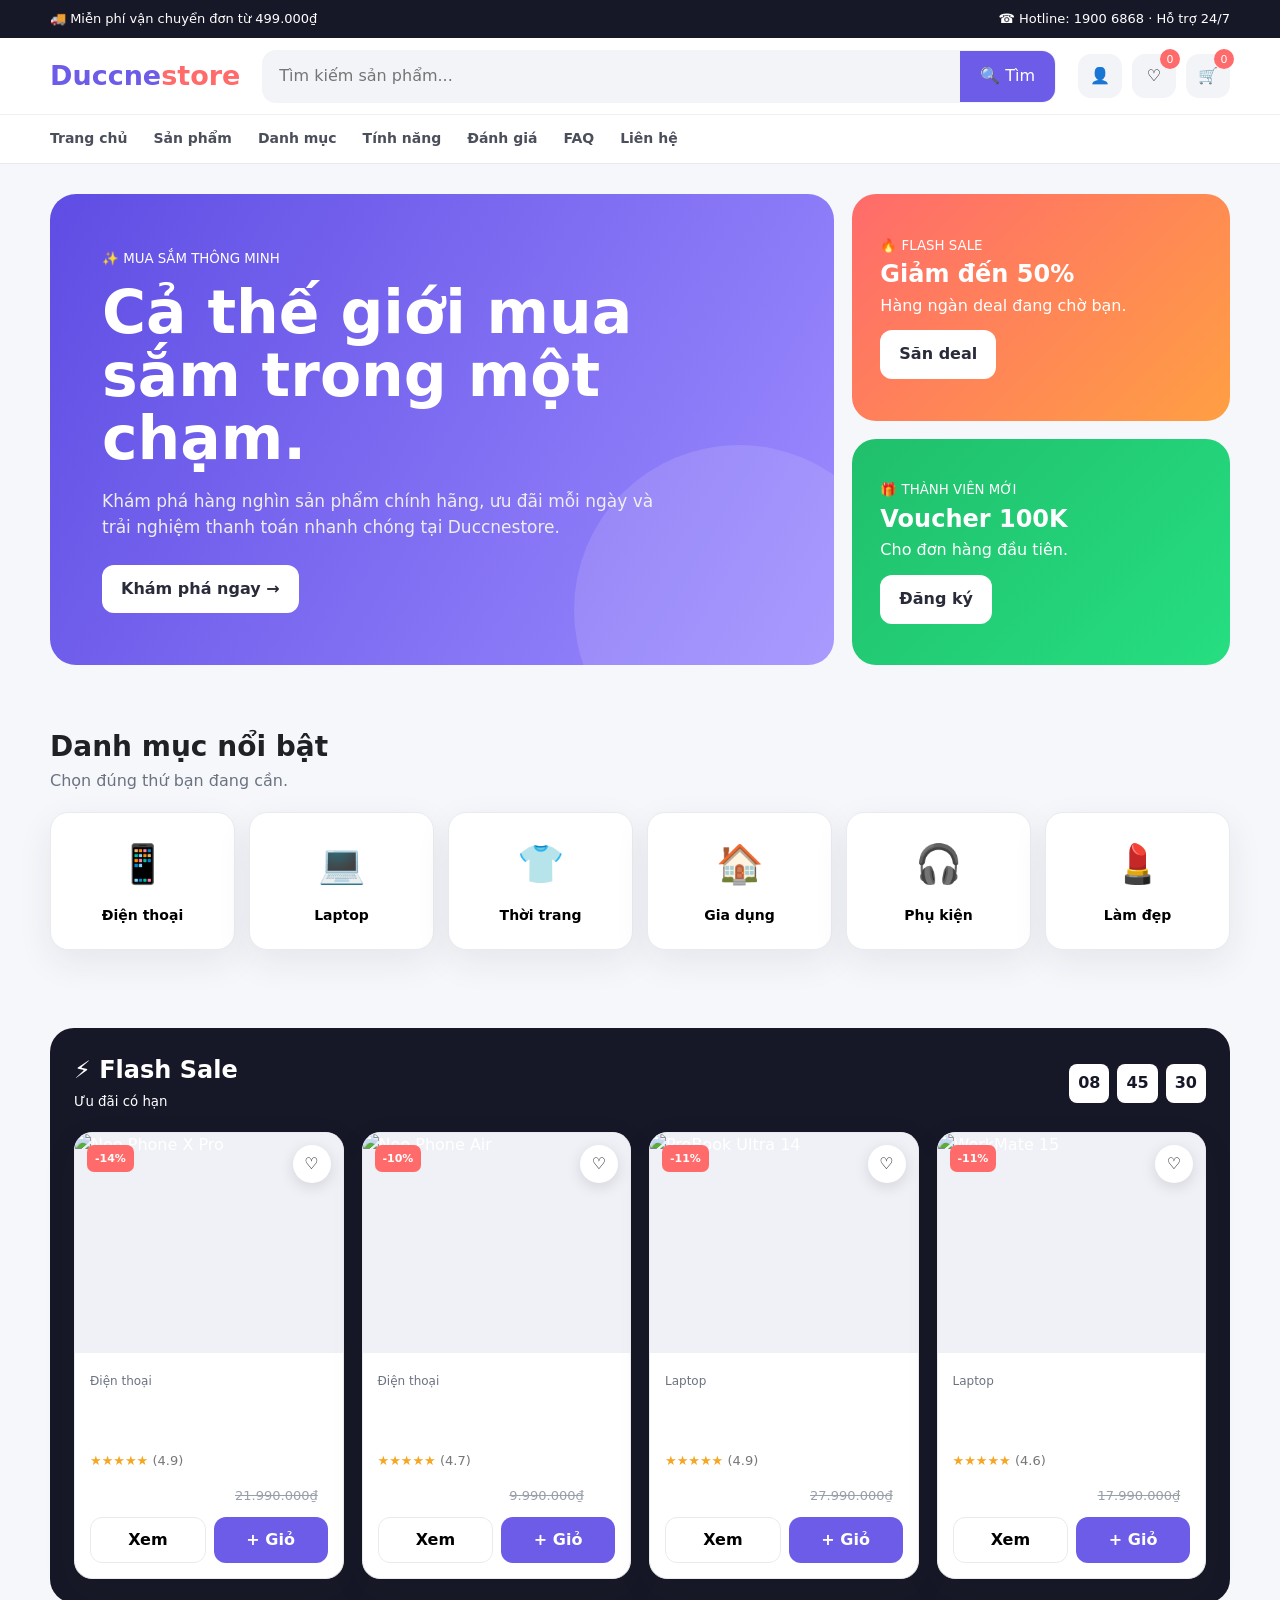
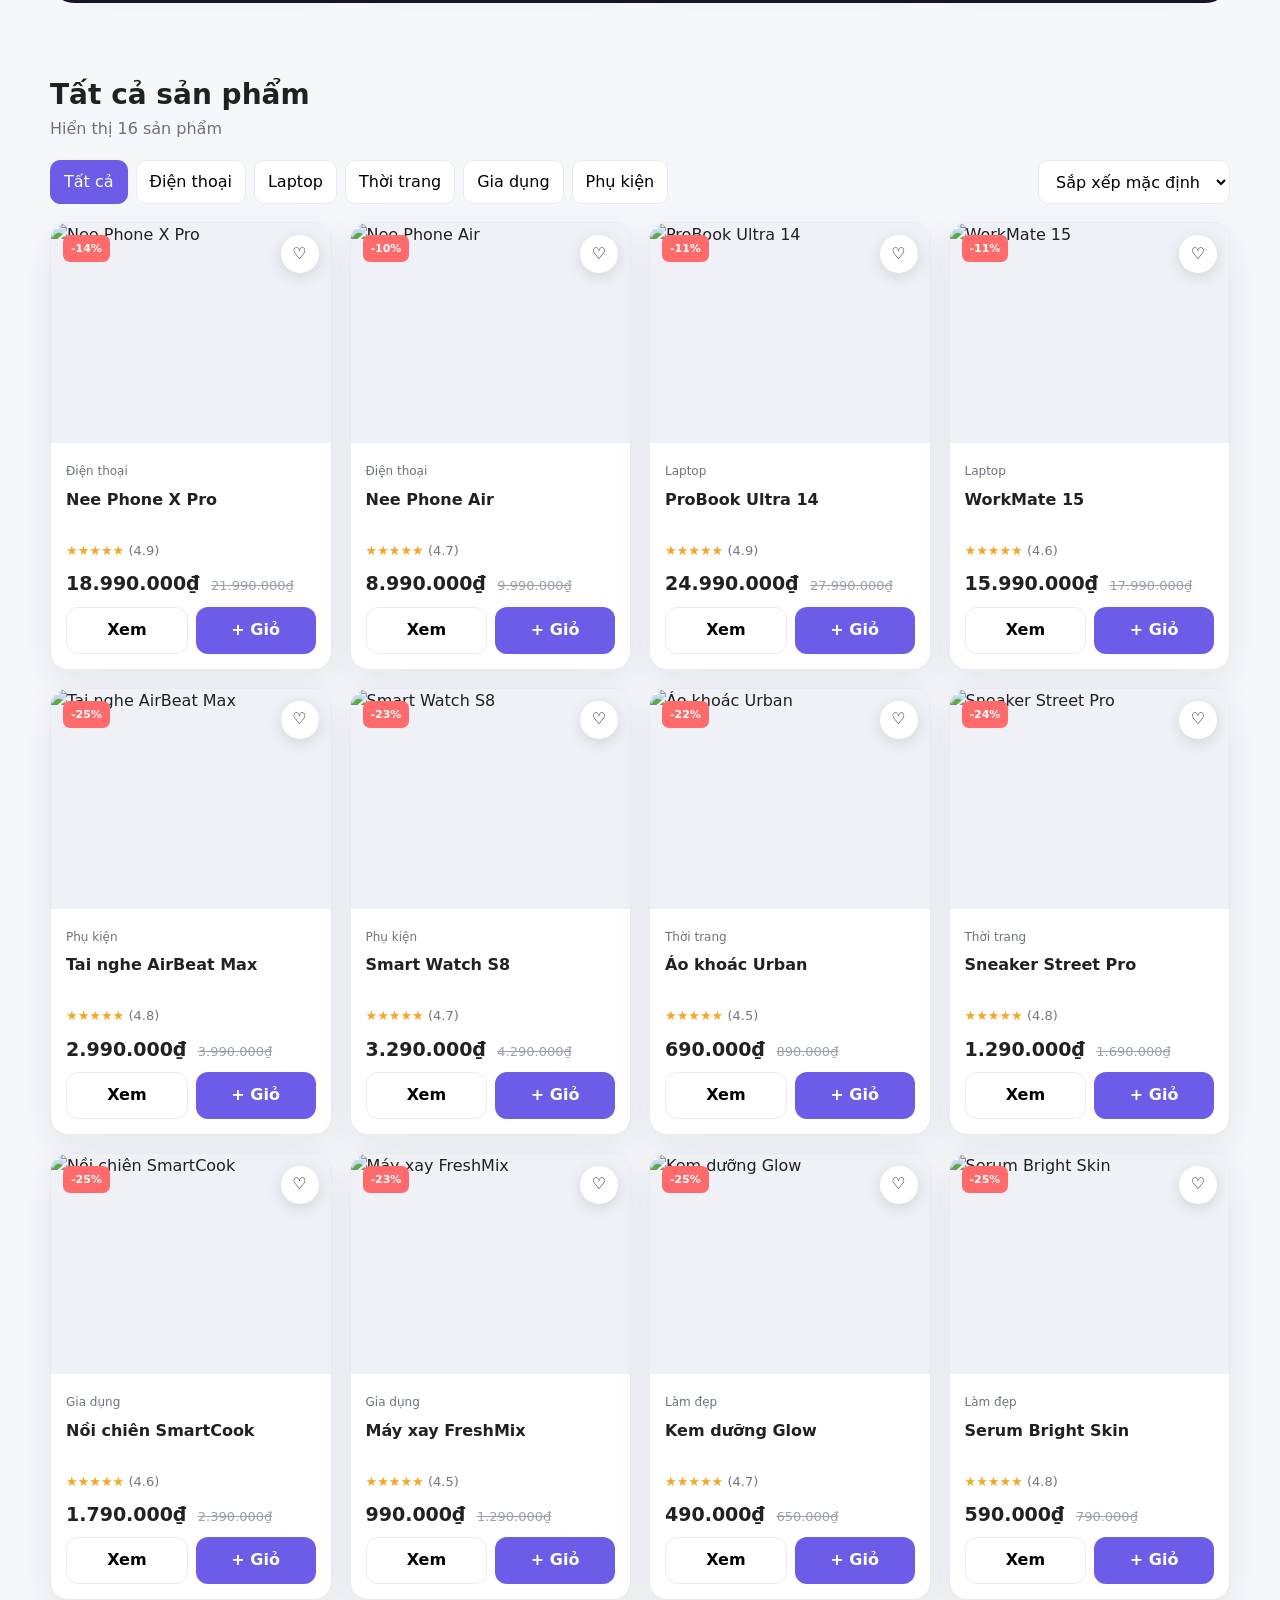
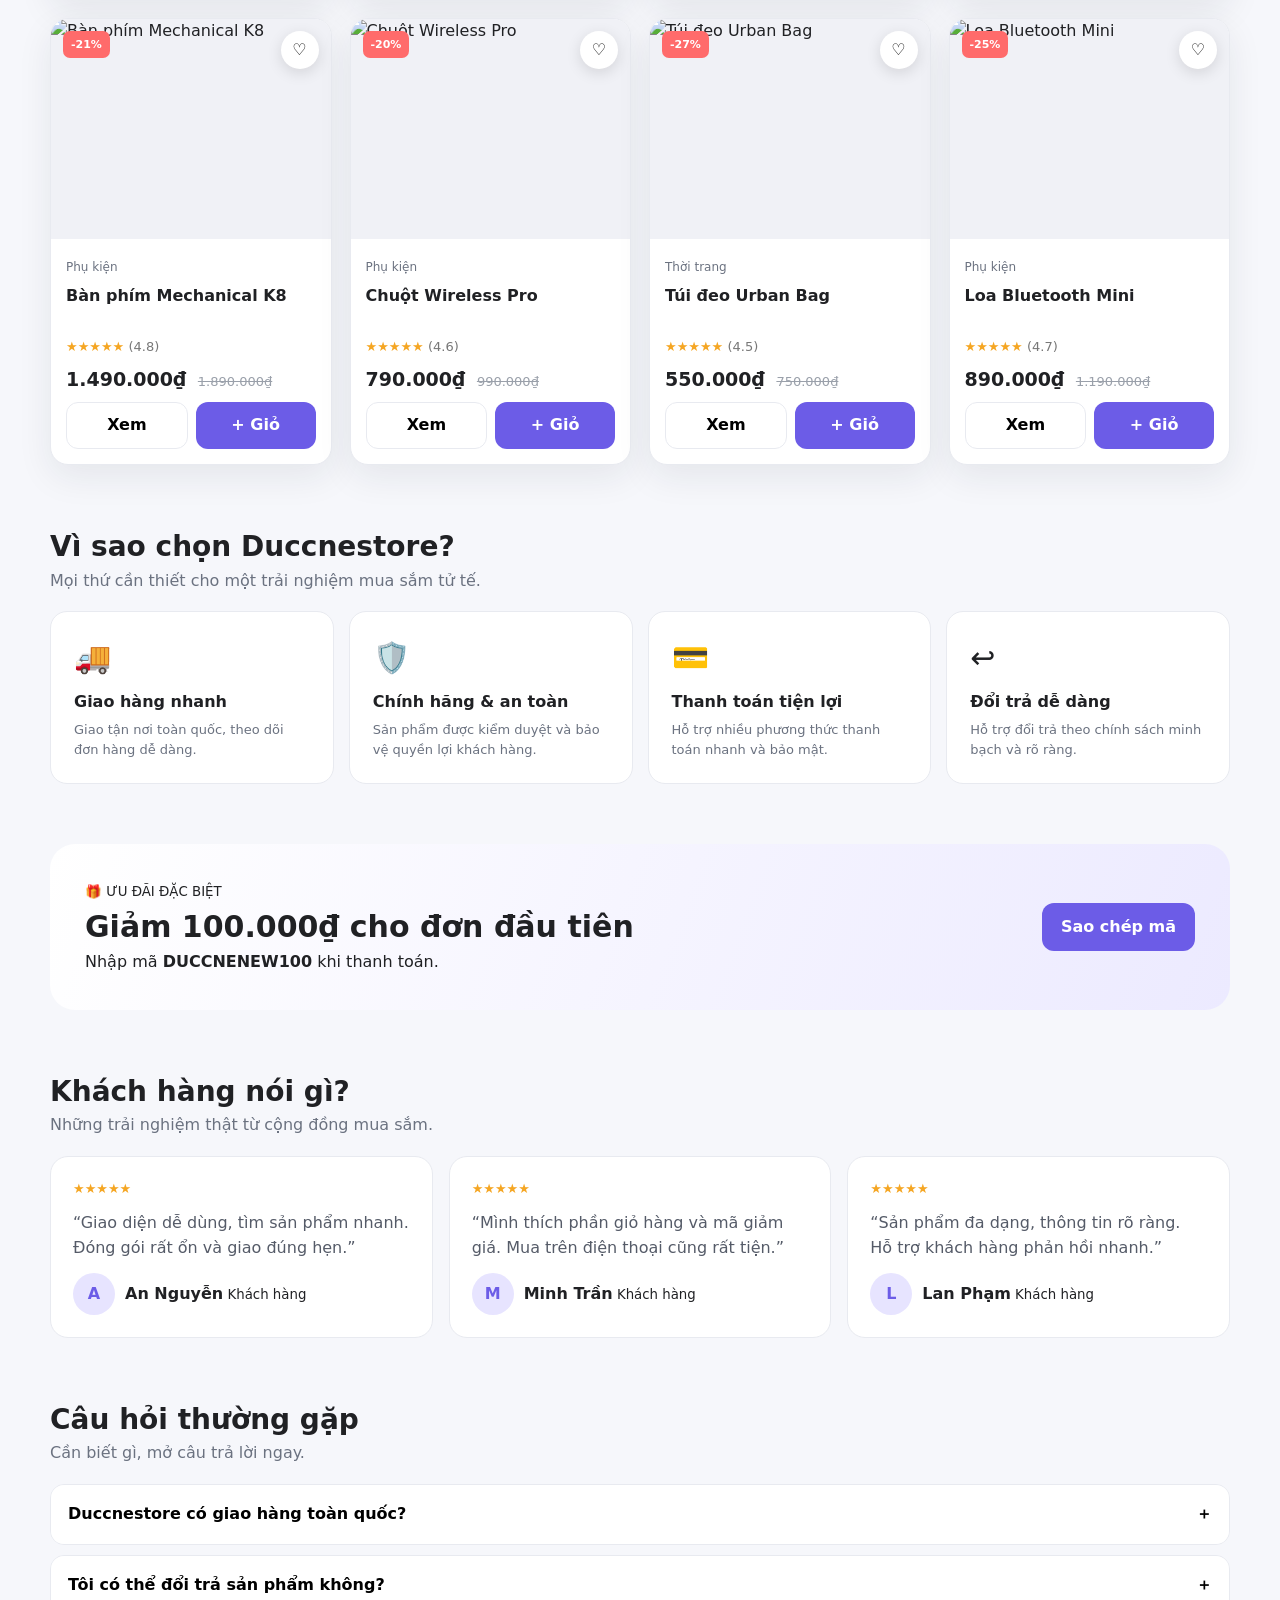
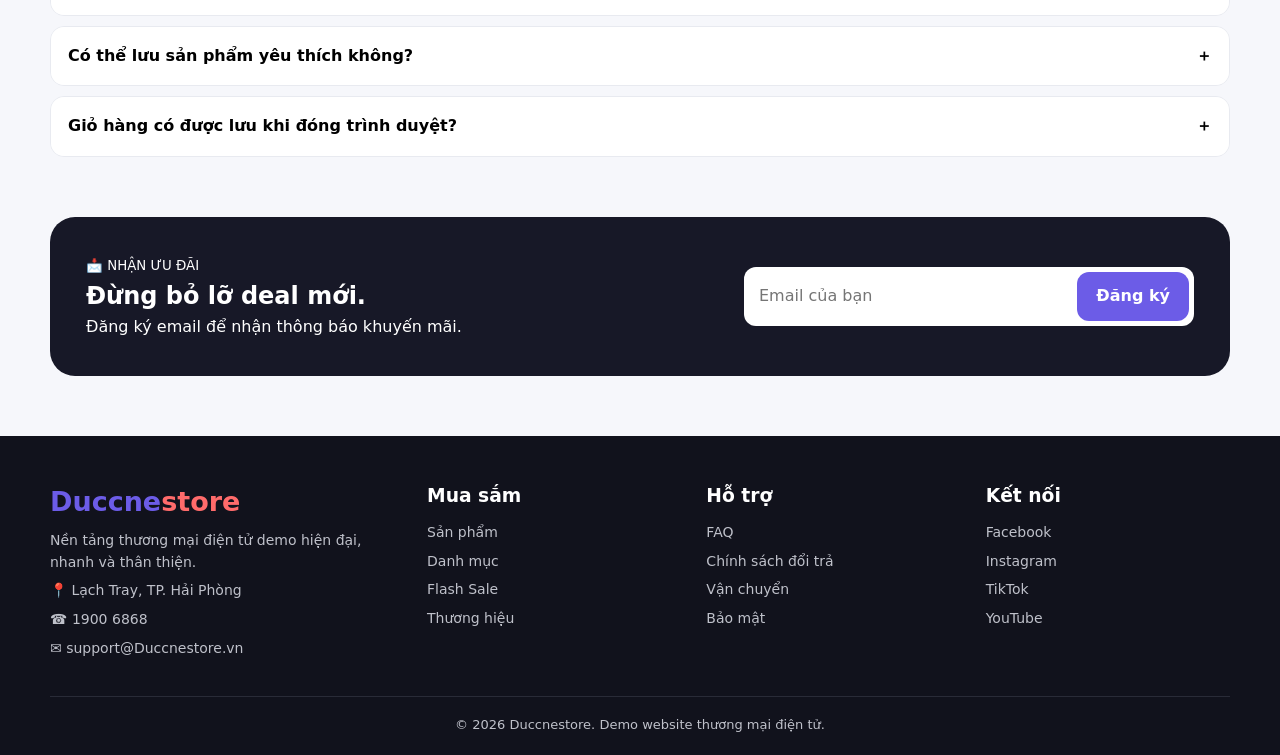
==== index.html @ 62b36843 "Update index.html" ====
<!DOCTYPE html>
<html lang="vi">
<head>
<meta charset="UTF-8">
<meta name="viewport" content="width=device-width, initial-scale=1.0">
<meta name="description" content="Duccnestore - website thương mại điện tử hiện đại">
<title>Duccnestore - Thương mại điện tử</title>

<style>
:root{
  --primary:#6c5ce7;
  --primary2:#8e7cff;
  --accent:#ff6b6b;
  --success:#20bf6b;
  --bg:#f6f7fb;
  --card:#fff;
  --text:#202124;
  --muted:#6b7280;
  --border:#e8eaf0;
  --shadow:0 12px 35px rgba(31,35,55,.08);
  --radius:18px;
}

*{box-sizing:border-box;margin:0;padding:0}
html{scroll-behavior:smooth}
body{
  font-family:Inter,system-ui,-apple-system,BlinkMacSystemFont,"Segoe UI",sans-serif;
  background:var(--bg);
  color:var(--text);
  line-height:1.55
}
button,input,select,textarea{font:inherit}
button{cursor:pointer;border:0}
a{text-decoration:none;color:inherit}
img{max-width:100%;display:block}
.container{width:min(1180px,calc(100% - 32px));margin:auto}

/* HEADER */
.topbar{background:#171827;color:#fff;font-size:13px}
.topbar .container{
  display:flex;
  justify-content:space-between;
  padding:9px 0;
  gap:16px
}

.header{
  background:#fff;
  position:sticky;
  top:0;
  z-index:50;
  border-bottom:1px solid var(--border)
}
.header-main{
  min-height:76px;
  display:flex;
  align-items:center;
  gap:22px
}
.logo{
  font-size:27px;
  font-weight:900;
  color:var(--primary);
  white-space:nowrap
}
.logo span{color:var(--accent)}

.search{
  flex:1;
  display:flex;
  background:#f3f4f8;
  border-radius:14px;
  overflow:hidden;
  border:1px solid transparent
}
.search:focus-within{border-color:var(--primary)}
.search input{
  flex:1;
  background:transparent;
  border:0;
  padding:13px 16px;
  outline:0
}
.search button{
  background:var(--primary);
  color:#fff;
  padding:0 20px
}
.header-actions{display:flex;align-items:center;gap:10px}
.icon-btn{
  width:44px;
  height:44px;
  border-radius:13px;
  background:#f3f4f8;
  position:relative
}
.icon-btn:hover{background:#e8e6ff}
.badge{
  position:absolute;
  right:-4px;
  top:-5px;
  background:var(--accent);
  color:#fff;
  font-size:11px;
  min-width:20px;
  height:20px;
  border-radius:50%;
  display:grid;
  place-items:center
}
.nav{border-top:1px solid #f0f0f3}
.nav .container{
  display:flex;
  gap:26px;
  align-items:center;
  height:48px
}
.nav a{
  font-size:14px;
  font-weight:700;
  color:#4b4f5b
}
.nav a:hover{color:var(--primary)}

/* COMMON */
.section{padding:30px 0}
.section-head{
  display:flex;
  justify-content:space-between;
  align-items:end;
  gap:15px;
  margin-bottom:18px
}
.section-head h2{font-size:28px}
.section-head p{color:var(--muted)}

.btn{
  display:inline-flex;
  align-items:center;
  justify-content:center;
  gap:8px;
  padding:12px 19px;
  border-radius:12px;
  font-weight:800;
  transition:.2s
}
.btn-primary{
  background:var(--primary);
  color:#fff
}
.btn-primary:hover{
  transform:translateY(-2px);
  box-shadow:0 10px 20px rgba(108,92,231,.25)
}
.btn-light{background:#fff;color:#292b3a}
.btn-outline{
  border:1px solid var(--border);
  background:#fff
}

/* HERO */
.hero{padding:30px 0}
.hero-grid{
  display:grid;
  grid-template-columns:1.35fr .65fr;
  gap:18px
}
.hero-main{
  min-height:390px;
  border-radius:26px;
  padding:52px;
  display:flex;
  align-items:center;
  position:relative;
  overflow:hidden;
  background:linear-gradient(120deg,#5f4de4,#9d8cff);
  color:#fff
}
.hero-main:after{
  content:"";
  position:absolute;
  width:330px;
  height:330px;
  border-radius:50%;
  background:rgba(255,255,255,.12);
  right:-70px;
  bottom:-110px
}
.hero-main h1{
  font-size:clamp(34px,5vw,60px);
  line-height:1.05;
  max-width:650px;
  margin:10px 0 18px
}
.hero-main p{
  max-width:580px;
  color:#eee;
  font-size:17px
}
.hero .btn{margin-top:24px}
.hero-side{display:grid;gap:18px}
.promo{
  border-radius:24px;
  padding:28px;
  color:#fff;
  min-height:186px;
  display:flex;
  flex-direction:column;
  justify-content:center
}
.promo.one{background:linear-gradient(135deg,#ff6b6b,#ff9f43)}
.promo.two{background:linear-gradient(135deg,#20bf6b,#26de81)}

/* CATEGORIES */
.categories{
  display:grid;
  grid-template-columns:repeat(6,1fr);
  gap:14px
}
.category{
  background:#fff;
  border:1px solid var(--border);
  border-radius:18px;
  padding:22px 12px;
  text-align:center;
  box-shadow:var(--shadow);
  transition:.2s
}
.category:hover{
  transform:translateY(-4px);
  border-color:#d7d2ff
}
.category .emoji{font-size:38px;margin-bottom:9px}
.category strong{font-size:14px}

/* FLASH */
.flash{
  background:#171827;
  color:#fff;
  border-radius:24px;
  padding:24px;
  margin:18px 0 10px
}
.flash-head{
  display:flex;
  justify-content:space-between;
  align-items:center;
  margin-bottom:18px
}
.timer{display:flex;gap:8px}
.timer b{
  background:#fff;
  color:#171827;
  padding:7px 9px;
  border-radius:8px;
  min-width:38px;
  text-align:center
}

/* PRODUCTS */
.products-grid{
  display:grid;
  grid-template-columns:repeat(4,1fr);
  gap:18px
}
.product{
  background:var(--card);
  border:1px solid var(--border);
  border-radius:18px;
  overflow:hidden;
  box-shadow:var(--shadow);
  position:relative;
  transition:.25s
}
.product:hover{transform:translateY(-5px)}
.product-img{
  height:220px;
  background:#f0f1f6;
  display:grid;
  place-items:center;
  overflow:hidden
}
.product-img img{
  width:100%;
  height:100%;
  object-fit:cover
}
.product-body{padding:15px}
.product-cat{font-size:12px;color:var(--muted)}
.product-name{
  font-size:16px;
  font-weight:800;
  margin:5px 0;
  min-height:48px
}
.rating{color:#f5a623;font-size:13px}
.price{
  font-size:19px;
  font-weight:900;
  margin:8px 0
}
.old{
  font-size:13px;
  color:#9aa0aa;
  text-decoration:line-through;
  margin-left:5px;
  font-weight:500
}
.product-actions{display:flex;gap:8px}
.product-actions .btn{
  flex:1;
  padding:10px
}
.heart{
  position:absolute;
  right:12px;
  top:12px;
  width:38px;
  height:38px;
  border-radius:50%;
  background:#fff;
  box-shadow:0 4px 15px rgba(0,0,0,.12)
}
.heart.active{color:var(--accent)}
.discount{
  position:absolute;
  left:12px;
  top:12px;
  background:var(--accent);
  color:#fff;
  padding:5px 8px;
  border-radius:7px;
  font-size:11px;
  font-weight:800
}

/* FILTERS */
.toolbar{
  display:flex;
  justify-content:space-between;
  gap:12px;
  margin-bottom:18px;
  flex-wrap:wrap
}
.filters{display:flex;gap:8px;flex-wrap:wrap}
.filter{
  background:#fff;
  border:1px solid var(--border);
  border-radius:10px;
  padding:9px 13px
}
.filter.active{
  background:var(--primary);
  color:#fff;
  border-color:var(--primary)
}
.select{
  padding:10px 13px;
  border:1px solid var(--border);
  border-radius:10px;
  background:#fff
}

/* FEATURES */
.features{
  display:grid;
  grid-template-columns:repeat(4,1fr);
  gap:15px
}
.feature{
  background:#fff;
  padding:23px;
  border:1px solid var(--border);
  border-radius:17px
}
.feature .big{font-size:30px;margin-bottom:8px}
.feature h3{font-size:16px;margin-bottom:5px}
.feature p{color:var(--muted);font-size:13px}

/* BANNER / REVIEWS / FAQ */
.banner{
  background:linear-gradient(110deg,#fff,#eceaff);
  border-radius:25px;
  padding:35px;
  display:flex;
  justify-content:space-between;
  align-items:center;
  gap:20px
}
.banner h2{font-size:30px}

.reviews{
  display:grid;
  grid-template-columns:repeat(3,1fr);
  gap:16px
}
.review{
  background:#fff;
  border:1px solid var(--border);
  padding:22px;
  border-radius:18px
}
.review p{color:#555b68;margin:12px 0}
.user{display:flex;gap:10px;align-items:center}
.avatar{
  width:42px;
  height:42px;
  border-radius:50%;
  background:#e7e4ff;
  display:grid;
  place-items:center;
  font-weight:900;
  color:var(--primary)
}

.faq{display:grid;gap:10px}
.faq-item{
  background:#fff;
  border:1px solid var(--border);
  border-radius:14px;
  overflow:hidden
}
.faq-q{
  width:100%;
  padding:17px;
  display:flex;
  justify-content:space-between;
  font-weight:800;
  background:#fff;
  text-align:left
}
.faq-a{
  display:none;
  padding:0 17px 17px;
  color:var(--muted)
}
.faq-item.open .faq-a{display:block}

/* NEWSLETTER / FOOTER */
.newsletter{
  background:#171827;
  color:#fff;
  border-radius:25px;
  padding:36px;
  display:flex;
  justify-content:space-between;
  align-items:center;
  gap:20px
}
.newsletter form{
  display:flex;
  background:#fff;
  border-radius:12px;
  padding:5px;
  max-width:450px;
  width:100%
}
.newsletter input{
  border:0;
  outline:0;
  padding:10px;
  flex:1
}
.footer{
  background:#11121c;
  color:#bfc1ca;
  margin-top:30px;
  padding:45px 0 20px
}
.footer-grid{
  display:grid;
  grid-template-columns:1.4fr repeat(3,1fr);
  gap:35px
}
.footer h3{color:#fff;margin-bottom:12px}
.footer p,.footer a{
  font-size:14px;
  display:block;
  margin:7px 0
}
.footer a:hover{color:#fff}
.copyright{
  border-top:1px solid #292b37;
  margin-top:30px;
  padding-top:18px;
  text-align:center;
  font-size:13px
}

/* OVERLAYS */
.overlay{
  position:fixed;
  inset:0;
  background:rgba(10,12,20,.55);
  z-index:100;
  display:none
}
.overlay.show{display:block}

.drawer{
  position:fixed;
  right:0;
  top:0;
  height:100%;
  width:min(440px,100%);
  background:#fff;
  z-index:110;
  transform:translateX(100%);
  transition:.3s;
  display:flex;
  flex-direction:column
}
.drawer.show{transform:translateX(0)}
.drawer-head{
  padding:20px;
  border-bottom:1px solid var(--border);
  display:flex;
  justify-content:space-between
}
.drawer-head button,
.modal-head button{
  background:transparent;
  font-size:20px
}
.drawer-body{
  padding:18px;
  overflow:auto;
  flex:1
}
.cart-item{
  display:flex;
  gap:12px;
  padding:13px 0;
  border-bottom:1px solid var(--border)
}
.cart-item img{
  width:70px;
  height:70px;
  object-fit:cover;
  border-radius:10px
}
.cart-info{flex:1}
.qty{
  display:flex;
  align-items:center;
  gap:8px;
  margin-top:7px
}
.qty button{
  width:27px;
  height:27px;
  border-radius:7px;
  background:#f0f1f5
}
.cart-foot{
  padding:18px;
  border-top:1px solid var(--border)
}
.total{
  display:flex;
  justify-content:space-between;
  font-size:20px;
  font-weight:900;
  margin-bottom:12px
}

.modal{
  position:fixed;
  z-index:120;
  left:50%;
  top:50%;
  transform:translate(-50%,-50%) scale(.95);
  width:min(760px,calc(100% - 28px));
  max-height:90vh;
  overflow:auto;
  background:#fff;
  border-radius:22px;
  display:none
}
.modal.show{display:block;animation:pop .2s forwards}
@keyframes pop{
  to{transform:translate(-50%,-50%) scale(1)}
}
.modal-head{
  padding:18px 22px;
  border-bottom:1px solid var(--border);
  display:flex;
  justify-content:space-between
}
.modal-body{padding:22px}

.detail{
  display:grid;
  grid-template-columns:1fr 1fr;
  gap:24px
}
.detail-img{
  border-radius:18px;
  overflow:hidden;
  background:#f1f2f6
}
.detail-img img{
  width:100%;
  height:360px;
  object-fit:cover
}
.detail h2{font-size:28px}
.detail .desc{
  color:var(--muted);
  margin:15px 0
}

.form{display:grid;gap:12px}
.form input,
.form textarea,
.form select{
  width:100%;
  padding:12px;
  border:1px solid var(--border);
  border-radius:10px;
  outline:0
}
.form input:focus,
.form textarea:focus,
.form select:focus{border-color:var(--primary)}

.auth-tabs{
  display:flex;
  margin-bottom:20px;
  background:#f4f4f8;
  border-radius:10px;
  padding:4px
}
.auth-tabs button{
  flex:1;
  padding:10px;
  border-radius:8px;
  background:transparent
}
.auth-tabs button.active{
  background:#fff;
  box-shadow:var(--shadow)
}

.toast{
  position:fixed;
  right:20px;
  bottom:20px;
  z-index:200;
  background:#171827;
  color:#fff;
  padding:13px 18px;
  border-radius:12px;
  transform:translateY(100px);
  opacity:0;
  transition:.3s
}
.toast.show{
  transform:translateY(0);
  opacity:1
}
.empty{
  text-align:center;
  padding:35px;
  color:var(--muted)
}
.backtop{
  position:fixed;
  right:18px;
  bottom:80px;
  width:42px;
  height:42px;
  border-radius:50%;
  background:var(--primary);
  color:#fff;
  display:none;
  z-index:40
}
.backtop.show{display:block}

/* RESPONSIVE */
@media(max-width:950px){
  .hero-grid{grid-template-columns:1fr}
  .categories{grid-template-columns:repeat(3,1fr)}
  .products-grid{grid-template-columns:repeat(3,1fr)}
  .features{grid-template-columns:repeat(2,1fr)}
  .footer-grid{grid-template-columns:repeat(2,1fr)}
}

@media(max-width:680px){
  .topbar .container{display:none}
  .header-main{
    height:auto;
    padding:12px 0;
    flex-wrap:wrap
  }
  .logo{font-size:23px}
  .search{order:3;flex-basis:100%}
  .nav{display:none}
  .hero-main{
    padding:30px;
    min-height:350px
  }
  .promo{min-height:150px}
  .categories{grid-template-columns:repeat(2,1fr)}
  .products-grid{
    grid-template-columns:repeat(2,1fr);
    gap:10px
  }
  .product-img{height:170px}
  .product-name{font-size:14px}
  .price{font-size:16px}
  .features,.reviews,.detail{grid-template-columns:1fr}
  .banner,.newsletter{display:block}
  .newsletter form{margin-top:18px}
  .footer-grid{grid-template-columns:1fr}
}
</style>
</head>

<body>

<div class="topbar">
  <div class="container">
    <span>🚚 Miễn phí vận chuyển đơn từ 499.000₫</span>
    <span>☎ Hotline: 1900 6868 · Hỗ trợ 24/7</span>
  </div>
</div>

<header class="header">
  <div class="container header-main">
    <a class="logo" href="#home">Duccne<span>store</span></a>

    <div class="search">
      <input id="searchInput" placeholder="Tìm kiếm sản phẩm..." autocomplete="off">
      <button onclick="searchProducts()">🔍 Tìm</button>
    </div>

    <div class="header-actions">
      <button class="icon-btn" onclick="openAuth()" title="Tài khoản">👤</button>
      <button class="icon-btn" onclick="openWishlist()" title="Yêu thích">
        ♡<span class="badge" id="wishCount">0</span>
      </button>
      <button class="icon-btn" onclick="openCart()" title="Giỏ hàng">
        🛒<span class="badge" id="cartCount">0</span>
      </button>
    </div>
  </div>

  <nav class="nav">
    <div class="container">
      <a href="#home">Trang chủ</a>
      <a href="#products">Sản phẩm</a>
      <a href="#categories">Danh mục</a>
      <a href="#features">Tính năng</a>
      <a href="#reviews">Đánh giá</a>
      <a href="#faq">FAQ</a>
      <a href="#contact">Liên hệ</a>
    </div>
  </nav>
</header>

<main>
  <section class="hero" id="home">
    <div class="container hero-grid">
      <div class="hero-main">
        <div>
          <small>✨ MUA SẮM THÔNG MINH</small>
          <h1>Cả thế giới mua sắm trong một chạm.</h1>
          <p>
            Khám phá hàng nghìn sản phẩm chính hãng, ưu đãi mỗi ngày
            và trải nghiệm thanh toán nhanh chóng tại Duccnestore.
          </p>
          <a href="#products" class="btn btn-light">Khám phá ngay →</a>
        </div>
      </div>

      <div class="hero-side">
        <div class="promo one">
          <small>🔥 FLASH SALE</small>
          <h2>Giảm đến 50%</h2>
          <p>Hàng ngàn deal đang chờ bạn.</p>
          <a href="#flash" class="btn btn-light" style="width:max-content;margin-top:12px">
            Săn deal
          </a>
        </div>

        <div class="promo two">
          <small>🎁 THÀNH VIÊN MỚI</small>
          <h2>Voucher 100K</h2>
          <p>Cho đơn hàng đầu tiên.</p>
          <button class="btn btn-light" style="width:max-content;margin-top:12px" onclick="openAuth()">
            Đăng ký
          </button>
        </div>
      </div>
    </div>
  </section>

  <section class="section" id="categories">
    <div class="container">
      <div class="section-head">
        <div>
          <h2>Danh mục nổi bật</h2>
          <p>Chọn đúng thứ bạn đang cần.</p>
        </div>
      </div>

      <div class="categories">
        <button class="category" onclick="filterCategory('Điện thoại')">
          <div class="emoji">📱</div><strong>Điện thoại</strong>
        </button>
        <button class="category" onclick="filterCategory('Laptop')">
          <div class="emoji">💻</div><strong>Laptop</strong>
        </button>
        <button class="category" onclick="filterCategory('Thời trang')">
          <div class="emoji">👕</div><strong>Thời trang</strong>
        </button>
        <button class="category" onclick="filterCategory('Gia dụng')">
          <div class="emoji">🏠</div><strong>Gia dụng</strong>
        </button>
        <button class="category" onclick="filterCategory('Phụ kiện')">
          <div class="emoji">🎧</div><strong>Phụ kiện</strong>
        </button>
        <button class="category" onclick="filterCategory('Làm đẹp')">
          <div class="emoji">💄</div><strong>Làm đẹp</strong>
        </button>
      </div>
    </div>
  </section>

  <section class="section" id="flash">
    <div class="container">
      <div class="flash">
        <div class="flash-head">
          <div>
            <h2>⚡ Flash Sale</h2>
            <small>Ưu đãi có hạn</small>
          </div>

          <div class="timer">
            <b id="hh">08</b>
            <b id="mm">45</b>
            <b id="ss">32</b>
          </div>
        </div>

        <div class="products-grid" id="flashGrid"></div>
      </div>
    </div>
  </section>

  <section class="section" id="products">
    <div class="container">
      <div class="section-head">
        <div>
          <h2>Tất cả sản phẩm</h2>
          <p id="resultText">Khám phá các sản phẩm được chọn lọc.</p>
        </div>
      </div>

      <div class="toolbar">
        <div class="filters">
          <button class="filter active" onclick="filterCategory('Tất cả',this)">Tất cả</button>
          <button class="filter" onclick="filterCategory('Điện thoại',this)">Điện thoại</button>
          <button class="filter" onclick="filterCategory('Laptop',this)">Laptop</button>
          <button class="filter" onclick="filterCategory('Thời trang',this)">Thời trang</button>
          <button class="filter" onclick="filterCategory('Gia dụng',this)">Gia dụng</button>
          <button class="filter" onclick="filterCategory('Phụ kiện',this)">Phụ kiện</button>
        </div>

        <select class="select" id="sortSelect" onchange="renderProducts()">
          <option value="default">Sắp xếp mặc định</option>
          <option value="priceAsc">Giá thấp → cao</option>
          <option value="priceDesc">Giá cao → thấp</option>
          <option value="rating">Đánh giá cao</option>
          <option value="name">Tên A → Z</option>
        </select>
      </div>

      <div class="products-grid" id="productGrid"></div>
    </div>
  </section>

  <section class="section" id="features">
    <div class="container">
      <div class="section-head">
        <div>
          <h2>Vì sao chọn Duccnestore?</h2>
          <p>Mọi thứ cần thiết cho một trải nghiệm mua sắm tử tế.</p>
        </div>
      </div>

      <div class="features">
        <div class="feature">
          <div class="big">🚚</div>
          <h3>Giao hàng nhanh</h3>
          <p>Giao tận nơi toàn quốc, theo dõi đơn hàng dễ dàng.</p>
        </div>
        <div class="feature">
          <div class="big">🛡️</div>
          <h3>Chính hãng & an toàn</h3>
          <p>Sản phẩm được kiểm duyệt và bảo vệ quyền lợi khách hàng.</p>
        </div>
        <div class="feature">
          <div class="big">💳</div>
          <h3>Thanh toán tiện lợi</h3>
          <p>Hỗ trợ nhiều phương thức thanh toán nhanh và bảo mật.</p>
        </div>
        <div class="feature">
          <div class="big">↩️</div>
          <h3>Đổi trả dễ dàng</h3>
          <p>Hỗ trợ đổi trả theo chính sách minh bạch và rõ ràng.</p>
        </div>
      </div>
    </div>
  </section>

  <section class="section">
    <div class="container">
      <div class="banner">
        <div>
          <small>🎁 ƯU ĐÃI ĐẶC BIỆT</small>
          <h2>Giảm 100.000₫ cho đơn đầu tiên</h2>
          <p>Nhập mã <b>DUCCNENEW100</b> khi thanh toán.</p>
        </div>
        <button class="btn btn-primary" onclick="copyCoupon()">Sao chép mã</button>
      </div>
    </div>
  </section>

  <section class="section" id="reviews">
    <div class="container">
      <div class="section-head">
        <div>
          <h2>Khách hàng nói gì?</h2>
          <p>Những trải nghiệm thật từ cộng đồng mua sắm.</p>
        </div>
      </div>

      <div class="reviews">
        <div class="review">
          <div class="rating">★★★★★</div>
          <p>“Giao diện dễ dùng, tìm sản phẩm nhanh. Đóng gói rất ổn và giao đúng hẹn.”</p>
          <div class="user">
            <div class="avatar">A</div>
            <div><b>An Nguyễn</b><small> Khách hàng</small></div>
          </div>
        </div>

        <div class="review">
          <div class="rating">★★★★★</div>
          <p>“Mình thích phần giỏ hàng và mã giảm giá. Mua trên điện thoại cũng rất tiện.”</p>
          <div class="user">
            <div class="avatar">M</div>
            <div><b>Minh Trần</b><small> Khách hàng</small></div>
          </div>
        </div>

        <div class="review">
          <div class="rating">★★★★★</div>
          <p>“Sản phẩm đa dạng, thông tin rõ ràng. Hỗ trợ khách hàng phản hồi nhanh.”</p>
          <div class="user">
            <div class="avatar">L</div>
            <div><b>Lan Phạm</b><small> Khách hàng</small></div>
          </div>
        </div>
      </div>
    </div>
  </section>

  <section class="section" id="faq">
    <div class="container">
      <div class="section-head">
        <div>
          <h2>Câu hỏi thường gặp</h2>
          <p>Cần biết gì, mở câu trả lời ngay.</p>
        </div>
      </div>

      <div class="faq">
        <div class="faq-item">
          <button class="faq-q" onclick="toggleFaq(this)">
            Duccnestore có giao hàng toàn quốc? <span>＋</span>
          </button>
          <div class="faq-a">Có. Duccnestore hỗ trợ giao hàng đến hầu hết tỉnh thành tại Việt Nam.</div>
        </div>

        <div class="faq-item">
          <button class="faq-q" onclick="toggleFaq(this)">
            Tôi có thể đổi trả sản phẩm không? <span>＋</span>
          </button>
          <div class="faq-a">Có. Sản phẩm đủ điều kiện sẽ được hỗ trợ đổi trả theo chính sách của cửa hàng.</div>
        </div>

        <div class="faq-item">
          <button class="faq-q" onclick="toggleFaq(this)">
            Có thể lưu sản phẩm yêu thích không? <span>＋</span>
          </button>
          <div class="faq-a">Có. Nhấn biểu tượng trái tim trên sản phẩm để lưu vào danh sách yêu thích.</div>
        </div>

        <div class="faq-item">
          <button class="faq-q" onclick="toggleFaq(this)">
            Giỏ hàng có được lưu khi đóng trình duyệt? <span>＋</span>
          </button>
          <div class="faq-a">Có. Demo này sử dụng localStorage để lưu giỏ hàng trên thiết bị của bạn.</div>
        </div>
      </div>
    </div>
  </section>

  <section class="section" id="contact">
    <div class="container">
      <div class="newsletter">
        <div>
          <small>📩 NHẬN ƯU ĐÃI</small>
          <h2>Đừng bỏ lỡ deal mới.</h2>
          <p>Đăng ký email để nhận thông báo khuyến mãi.</p>
        </div>

        <form onsubmit="subscribe(event)">
          <input type="email" required placeholder="Email của bạn">
          <button class="btn btn-primary">Đăng ký</button>
        </form>
      </div>
    </div>
  </section>
</main>

<footer class="footer">
  <div class="container">
    <div class="footer-grid">
      <div>
        <div class="logo">Duccne<span>store</span></div>
        <p>Nền tảng thương mại điện tử demo hiện đại, nhanh và thân thiện.</p>
        <p>📍 Lạch Tray, TP. Hải Phòng</p>
        <p>☎ 1900 6868</p>
        <p>✉ support@Duccnestore.vn</p>
      </div>

      <div>
        <h3>Mua sắm</h3>
        <a href="#products">Sản phẩm</a>
        <a href="#categories">Danh mục</a>
        <a href="#flash">Flash Sale</a>
        <a href="#">Thương hiệu</a>
      </div>

      <div>
        <h3>Hỗ trợ</h3>
        <a href="#faq">FAQ</a>
        <a href="#">Chính sách đổi trả</a>
        <a href="#">Vận chuyển</a>
        <a href="#">Bảo mật</a>
      </div>

      <div>
        <h3>Kết nối</h3>
        <a href="#">Facebook</a>
        <a href="#">Instagram</a>
        <a href="#">TikTok</a>
        <a href="#">YouTube</a>
      </div>
    </div>

    <div class="copyright">© 2026 Duccnestore. Demo website thương mại điện tử.</div>
  </div>
</footer>

<div class="overlay" id="overlay" onclick="closeAll()"></div>

<aside class="drawer" id="cartDrawer">
  <div class="drawer-head">
    <h2>🛒 Giỏ hàng</h2>
    <button onclick="closeCart()">✕</button>
  </div>

  <div class="drawer-body" id="cartBody"></div>

  <div class="cart-foot">
    <div class="total">
      <span>Tổng cộng</span>
      <span id="cartTotal">0₫</span>
    </div>
    <button class="btn btn-primary" style="width:100%" onclick="checkout()">
      Thanh toán
    </button>
  </div>
</aside>

<div class="modal" id="detailModal">
  <div class="modal-head">
    <h2>Chi tiết sản phẩm</h2>
    <button onclick="closeModal('detailModal')">✕</button>
  </div>
  <div class="modal-body" id="detailBody"></div>
</div>

<div class="modal" id="authModal">
  <div class="modal-head">
    <h2>Tài khoản</h2>
    <button onclick="closeModal('authModal')">✕</button>
  </div>

  <div class="modal-body">
    <div class="auth-tabs">
      <button id="loginTab" class="active" onclick="showAuth('login')">Đăng nhập</button>
      <button id="registerTab" onclick="showAuth('register')">Đăng ký</button>
    </div>

    <form class="form" id="loginForm" onsubmit="login(event)">
      <input type="email" required placeholder="Email">
      <input type="password" required placeholder="Mật khẩu">
      <button class="btn btn-primary">Đăng nhập</button>
    </form>

    <form class="form" id="registerForm" style="display:none" onsubmit="register(event)">
      <input required placeholder="Họ và tên">
      <input type="email" required placeholder="Email">
      <input type="password" required placeholder="Mật khẩu">
      <button class="btn btn-primary">Tạo tài khoản</button>
    </form>
  </div>
</div>

<div class="modal" id="wishlistModal">
  <div class="modal-head">
    <h2>♡ Sản phẩm yêu thích</h2>
    <button onclick="closeModal('wishlistModal')">✕</button>
  </div>
  <div class="modal-body" id="wishlistBody"></div>
</div>

<div class="modal" id="checkoutModal">
  <div class="modal-head">
    <h2>Thanh toán</h2>
    <button onclick="closeModal('checkoutModal')">✕</button>
  </div>

  <div class="modal-body">
    <form class="form" onsubmit="placeOrder(event)">
      <input required placeholder="Họ và tên người nhận">
      <input required placeholder="Số điện thoại">
      <input required placeholder="Địa chỉ giao hàng">
      <textarea rows="3" placeholder="Ghi chú"></textarea>

      <select class="select">
        <option>Thanh toán khi nhận hàng (COD)</option>
        <option>Chuyển khoản ngân hàng</option>
        <option>Ví điện tử</option>
      </select>

      <button class="btn btn-primary">Xác nhận đặt hàng</button>
    </form>
  </div>
</div>

<div class="toast" id="toast"></div>
<button class="backtop" id="backtop" onclick="window.scrollTo({top:0,behavior:'smooth'})">↑</button>

<script>
const products = [
  {
    id:1,
    name:"Nee Phone X Pro",
    cat:"Điện thoại",
    price:18990000,
    old:21990000,
    rating:4.9,
    img:"https://images.unsplash.com/photo-1592899677977-9c10ca588bbd?auto=format&fit=crop&w=700&q=80",
    desc:"Điện thoại cao cấp với màn hình sắc nét, hiệu năng mạnh và camera chuyên nghiệp."
  },
  {
    id:2,
    name:"Nee Phone Air",
    cat:"Điện thoại",
    price:8990000,
    old:9990000,
    rating:4.7,
    img:"https://images.unsplash.com/photo-1511707171634-5f897ff02aa9?auto=format&fit=crop&w=700&q=80",
    desc:"Thiết kế mỏng nhẹ, hiệu năng ổn định, phù hợp học tập và công việc."
  },
  {
    id:3,
    name:"ProBook Ultra 14",
    cat:"Laptop",
    price:24990000,
    old:27990000,
    rating:4.9,
    img:"https://images.unsplash.com/photo-1496181133206-80ce9b88a853?auto=format&fit=crop&w=700&q=80",
    desc:"Laptop cao cấp cho công việc sáng tạo, văn phòng và lập trình."
  },
  {
    id:4,
    name:"WorkMate 15",
    cat:"Laptop",
    price:15990000,
    old:17990000,
    rating:4.6,
    img:"https://images.unsplash.com/photo-1525547719571-a2d4ac8945e2?auto=format&fit=crop&w=700&q=80",
    desc:"Màn hình lớn, pin tốt và hiệu năng cân bằng."
  },
  {
    id:5,
    name:"Tai nghe AirBeat Max",
    cat:"Phụ kiện",
    price:2990000,
    old:3990000,
    rating:4.8,
    img:"https://images.unsplash.com/photo-1505740420928-5e560c06d30e?auto=format&fit=crop&w=700&q=80",
    desc:"Tai nghe chống ồn chủ động, âm thanh sống động và thời lượng pin dài."
  },
  {
    id:6,
    name:"Smart Watch S8",
    cat:"Phụ kiện",
    price:3290000,
    old:4290000,
    rating:4.7,
    img:"https://images.unsplash.com/photo-1523275335684-37898b6baf30?auto=format&fit=crop&w=700&q=80",
    desc:"Theo dõi vận động, thông báo thông minh và thiết kế thời trang."
  },
  {
    id:7,
    name:"Áo khoác Urban",
    cat:"Thời trang",
    price:690000,
    old:890000,
    rating:4.5,
    img:"https://images.unsplash.com/photo-1551028719-00167b16eac5?auto=format&fit=crop&w=700&q=80",
    desc:"Áo khoác phong cách hiện đại, chất liệu bền và dễ phối đồ."
  },
  {
    id:8,
    name:"Sneaker Street Pro",
    cat:"Thời trang",
    price:1290000,
    old:1690000,
    rating:4.8,
    img:"https://images.unsplash.com/photo-1542291026-7eec264c27ff?auto=format&fit=crop&w=700&q=80",
    desc:"Giày sneaker êm ái, phù hợp đi học, đi làm và dạo phố."
  },
  {
    id:9,
    name:"Nồi chiên SmartCook",
    cat:"Gia dụng",
    price:1790000,
    old:2390000,
    rating:4.6,
    img:"https://images.unsplash.com/photo-1585515320310-259814833e62?auto=format&fit=crop&w=700&q=80",
    desc:"Nồi chiên dung tích lớn, nhiều chế độ nấu và dễ vệ sinh."
  },
  {
    id:10,
    name:"Máy xay FreshMix",
    cat:"Gia dụng",
    price:990000,
    old:1290000,
    rating:4.5,
    img:"https://images.unsplash.com/photo-1570222094114-d054a817e56b?auto=format&fit=crop&w=700&q=80",
    desc:"Máy xay đa năng cho sinh tố, thực phẩm và đồ uống."
  },
  {
    id:11,
    name:"Kem dưỡng Glow",
    cat:"Làm đẹp",
    price:490000,
    old:650000,
    rating:4.7,
    img:"https://images.unsplash.com/photo-1556228578-8c89e6adf883?auto=format&fit=crop&w=700&q=80",
    desc:"Kem dưỡng chăm sóc da với kết cấu nhẹ và dễ thẩm thấu."
  },
  {
    id:12,
    name:"Serum Bright Skin",
    cat:"Làm đẹp",
    price:590000,
    old:790000,
    rating:4.8,
    img:"https://images.unsplash.com/photo-1620916566398-39f1143ab7be?auto=format&fit=crop&w=700&q=80",
    desc:"Serum dưỡng da dùng hàng ngày, thiết kế tiện lợi."
  },
  {
    id:13,
    name:"Bàn phím Mechanical K8",
    cat:"Phụ kiện",
    price:1490000,
    old:1890000,
    rating:4.8,
    img:"https://images.unsplash.com/photo-1587829741301-dc798b83add3?auto=format&fit=crop&w=700&q=80",
    desc:"Bàn phím cơ gọn gàng với trải nghiệm gõ tốt."
  },
  {
    id:14,
    name:"Chuột Wireless Pro",
    cat:"Phụ kiện",
    price:790000,
    old:990000,
    rating:4.6,
    img:"https://images.unsplash.com/photo-1527814050087-3793815479db?auto=format&fit=crop&w=700&q=80",
    desc:"Chuột không dây chính xác, thoải mái cho công việc dài giờ."
  },
  {
    id:15,
    name:"Túi đeo Urban Bag",
    cat:"Thời trang",
    price:550000,
    old:750000,
    rating:4.5,
    img:"https://images.unsplash.com/photo-1553062407-98eeb64c6a62?auto=format&fit=crop&w=700&q=80",
    desc:"Túi đeo tiện dụng, thiết kế trẻ trung và nhiều ngăn."
  },
  {
    id:16,
    name:"Loa Bluetooth Mini",
    cat:"Phụ kiện",
    price:890000,
    old:1190000,
    rating:4.7,
    img:"https://images.unsplash.com/photo-1608043152269-423dbba4e7e1?auto=format&fit=crop&w=700&q=80",
    desc:"Loa nhỏ gọn, âm thanh mạnh mẽ và dễ mang theo."
  }
];

let cart = JSON.parse(localStorage.getItem("Duccnestore_cart") || "[]");
let wishlist = JSON.parse(localStorage.getItem("Duccnestore_wish") || "[]");
let activeCategory = "Tất cả";
let query = "";

const money = n => new Intl.NumberFormat("vi-VN").format(n) + "₫";
const getProduct = id => products.find(p => p.id === id);

function save(){
  localStorage.setItem("Duccnestore_cart", JSON.stringify(cart));
  localStorage.setItem("Duccnestore_wish", JSON.stringify(wishlist));
  updateCounts();
}

function updateCounts(){
  document.getElementById("cartCount").textContent =
    cart.reduce((sum,item) => sum + item.qty, 0);

  document.getElementById("wishCount").textContent = wishlist.length;
}

function stars(rating){
  const full = Math.round(rating);
  return "★".repeat(full) + "☆".repeat(5 - full);
}

function productCard(product){
  const liked = wishlist.includes(product.id);
  const discount = Math.round((1 - product.price / product.old) * 100);

  return `
    <article class="product">
      ${discount > 0 ? `<span class="discount">-${discount}%</span>` : ""}

      <button
        class="heart ${liked ? "active" : ""}"
        onclick="toggleWish(${product.id})"
        aria-label="Yêu thích"
      >${liked ? "♥" : "♡"}</button>

      <div class="product-img">
        <img src="${product.img}" alt="${product.name}" loading="lazy">
      </div>

      <div class="product-body">
        <span class="product-cat">${product.cat}</span>

        <div class="product-name">${product.name}</div>

        <div class="rating">
          ${stars(product.rating)}
          <span style="color:#777">(${product.rating})</span>
        </div>

        <div class="price">
          ${money(product.price)}
          <span class="old">${money(product.old)}</span>
        </div>

        <div class="product-actions">
          <button class="btn btn-outline" onclick="openDetail(${product.id})">
            Xem
          </button>
          <button class="btn btn-primary" onclick="addCart(${product.id})">
            + Giỏ
          </button>
        </div>
      </div>
    </article>
  `;
}

function renderProducts(){
  let list = products.filter(product => {
    const categoryOK =
      activeCategory === "Tất cả" ||
      product.cat === activeCategory;

    const searchOK =
      !query ||
      product.name.toLowerCase().includes(query.toLowerCase()) ||
      product.cat.toLowerCase().includes(query.toLowerCase());

    return categoryOK && searchOK;
  });

  const sort = document.getElementById("sortSelect").value;

  if(sort === "priceAsc") list.sort((a,b) => a.price - b.price);
  if(sort === "priceDesc") list.sort((a,b) => b.price - a.price);
  if(sort === "rating") list.sort((a,b) => b.rating - a.rating);
  if(sort === "name") list.sort((a,b) => a.name.localeCompare(b.name));

  document.getElementById("productGrid").innerHTML =
    list.length
      ? list.map(productCard).join("")
      : `<div class="empty" style="grid-column:1/-1">
           Không tìm thấy sản phẩm phù hợp.
         </div>`;

  document.getElementById("resultText").textContent =
    `Hiển thị ${list.length} sản phẩm`;
}

function renderFlash(){
  document.getElementById("flashGrid").innerHTML =
    products.slice(0,4).map(productCard).join("");
}

function filterCategory(category, button){
  activeCategory = category;

  document.querySelectorAll(".filter")
    .forEach(item => item.classList.remove("active"));

  if(button) button.classList.add("active");

  renderProducts();

  document.getElementById("products")
    .scrollIntoView({behavior:"smooth"});
}

function searchProducts(){
  query = document.getElementById("searchInput").value.trim();
  activeCategory = "Tất cả";

  document.querySelectorAll(".filter")
    .forEach(item => item.classList.remove("active"));

  document.querySelector(".filter")?.classList.add("active");

  renderProducts();

  document.getElementById("products")
    .scrollIntoView({behavior:"smooth"});
}

document.getElementById("searchInput").addEventListener("input", event => {
  query = event.target.value;
  renderProducts();
});

function addCart(id){
  const item = cart.find(item => item.id === id);

  if(item){
    item.qty++;
  }else{
    cart.push({id,qty:1});
  }

  save();
  showToast("Đã thêm sản phẩm vào giỏ hàng 🛒");
}

function removeCart(id){
  cart = cart.filter(item => item.id !== id);
  save();
  renderCart();
}

function changeQty(id, amount){
  const item = cart.find(item => item.id === id);
  if(!item) return;

  item.qty += amount;

  if(item.qty <= 0){
    removeCart(id);
    return;
  }

  save();
  renderCart();
}

function renderCart(){
  const body = document.getElementById("cartBody");

  if(!cart.length){
    body.innerHTML = `
      <div class="empty">
        🛒<br>Giỏ hàng đang trống.
      </div>
    `;

    document.getElementById("cartTotal").textContent = "0₫";
    return;
  }

  body.innerHTML = cart.map(item => {
    const product = getProduct(item.id);

    return `
      <div class="cart-item">
        <img src="${product.img}" alt="${product.name}">

        <div class="cart-info">
          <b>${product.name}</b>
          <div>${money(product.price)}</div>

          <div class="qty">
            <button onclick="changeQty(${product.id},-1)">−</button>
            <span>${item.qty}</span>
            <button onclick="changeQty(${product.id},1)">+</button>

            <button
              onclick="removeCart(${product.id})"
              style="margin-left:auto"
            >🗑️</button>
          </div>
        </div>
      </div>
    `;
  }).join("");

  const total = cart.reduce(
    (sum,item) => sum + getProduct(item.id).price * item.qty,
    0
  );

  document.getElementById("cartTotal").textContent = money(total);
}

function openCart(){
  closeAll(false);

  document.getElementById("overlay").classList.add("show");
  document.getElementById("cartDrawer").classList.add("show");

  renderCart();
}

function closeCart(){
  document.getElementById("cartDrawer").classList.remove("show");
  document.getElementById("overlay").classList.remove("show");
}

function openDetail(id){
  const product = getProduct(id);

  document.getElementById("detailBody").innerHTML = `
    <div class="detail">
      <div class="detail-img">
        <img src="${product.img}" alt="${product.name}">
      </div>

      <div>
        <span class="product-cat">${product.cat}</span>
        <h2>${product.name}</h2>

        <div class="rating">
          ${stars(product.rating)} ${product.rating}/5
        </div>

        <div class="price" style="font-size:27px">
          ${money(product.price)}
          <span class="old">${money(product.old)}</span>
        </div>

        <p class="desc">${product.desc}</p>

        <p>🚚 Giao hàng nhanh · 🛡️ Chính hãng · ↩️ Đổi trả hỗ trợ</p>

        <button
          class="btn btn-primary"
          style="margin-top:18px;width:100%"
          onclick="addCart(${product.id});closeModal('detailModal')"
        >
          Thêm vào giỏ hàng
        </button>
      </div>
    </div>
  `;

  openModal("detailModal");
}

function toggleWish(id){
  if(wishlist.includes(id)){
    wishlist = wishlist.filter(item => item !== id);
  }else{
    wishlist.push(id);
  }

  save();
  renderProducts();
  renderFlash();
  renderWishlist();
}

function openWishlist(){
  renderWishlist();
  openModal("wishlistModal");
}

function renderWishlist(){
  const body = document.getElementById("wishlistBody");
  const list = wishlist.map(getProduct).filter(Boolean);

  body.innerHTML = list.length
    ? `<div class="products-grid" style="grid-template-columns:repeat(2,1fr)">
         ${list.map(productCard).join("")}
       </div>`
    : `<div class="empty">♡ Chưa có sản phẩm yêu thích.</div>`;
}

function openModal(id){
  closeAll(false);

  document.getElementById("overlay").classList.add("show");
  document.getElementById(id).classList.add("show");
}

function closeModal(id){
  document.getElementById(id).classList.remove("show");

  const anotherOpen =
    document.querySelector(".modal.show") ||
    document.getElementById("cartDrawer").classList.contains("show");

  if(!anotherOpen){
    document.getElementById("overlay").classList.remove("show");
  }
}

function closeAll(removeOverlay = true){
  document.querySelectorAll(".modal")
    .forEach(modal => modal.classList.remove("show"));

  document.getElementById("cartDrawer")
    .classList.remove("show");

  if(removeOverlay){
    document.getElementById("overlay")
      .classList.remove("show");
  }
}

function openAuth(){
  openModal("authModal");
}

function showAuth(type){
  document.getElementById("loginTab")
    .classList.toggle("active",type === "login");

  document.getElementById("registerTab")
    .classList.toggle("active",type === "register");

  document.getElementById("loginForm").style.display =
    type === "login" ? "grid" : "none";

  document.getElementById("registerForm").style.display =
    type === "register" ? "grid" : "none";
}

function login(event){
  event.preventDefault();
  showToast("Đăng nhập demo thành công 👤");
  closeModal("authModal");
}

function register(event){
  event.preventDefault();
  showToast("Tạo tài khoản demo thành công 🎉");
  closeModal("authModal");
}

function checkout(){
  if(!cart.length){
    showToast("Giỏ hàng đang trống");
    return;
  }

  closeCart();
  openModal("checkoutModal");
}

function placeOrder(event){
  event.preventDefault();

  cart = [];
  save();

  closeModal("checkoutModal");
  showToast("Đặt hàng thành công! 🎉");
}

function toggleFaq(button){
  button.parentElement.classList.toggle("open");
}

function copyCoupon(){
  const coupon = "DUCCNEW100";

  if(navigator.clipboard){
    navigator.clipboard.writeText(coupon);
  }

  showToast("Đã sao chép mã DUCCNEW100 🎟️");
}

function subscribe(event){
  event.preventDefault();
  event.target.reset();
  showToast("Đăng ký nhận ưu đãi thành công 📩");
}

function showToast(message){
  const toast = document.getElementById("toast");

  toast.textContent = message;
  toast.classList.add("show");

  clearTimeout(window.toastTimer);

  window.toastTimer = setTimeout(() => {
    toast.classList.remove("show");
  },2500);
}

/* FLASH SALE */
let seconds = 8 * 3600 + 45 * 60 + 32;

function updateTimer(){
  seconds = Math.max(0,seconds - 1);

  const hours = Math.floor(seconds / 3600);
  const minutes = Math.floor((seconds % 3600) / 60);
  const secs = seconds % 60;

  document.getElementById("hh").textContent =
    String(hours).padStart(2,"0");

  document.getElementById("mm").textContent =
    String(minutes).padStart(2,"0");

  document.getElementById("ss").textContent =
    String(secs).padStart(2,"0");
}

setInterval(updateTimer,1000);

/* BACK TO TOP */
window.addEventListener("scroll",() => {
  document.getElementById("backtop")
    .classList.toggle("show",window.scrollY > 500);
});

/* ESC ĐÓNG MODAL */
document.addEventListener("keydown",event => {
  if(event.key === "Escape"){
    closeAll();
  }
});

/* KHỞI TẠO */
renderProducts();
renderFlash();
updateCounts();
</script>

</body>
</html>
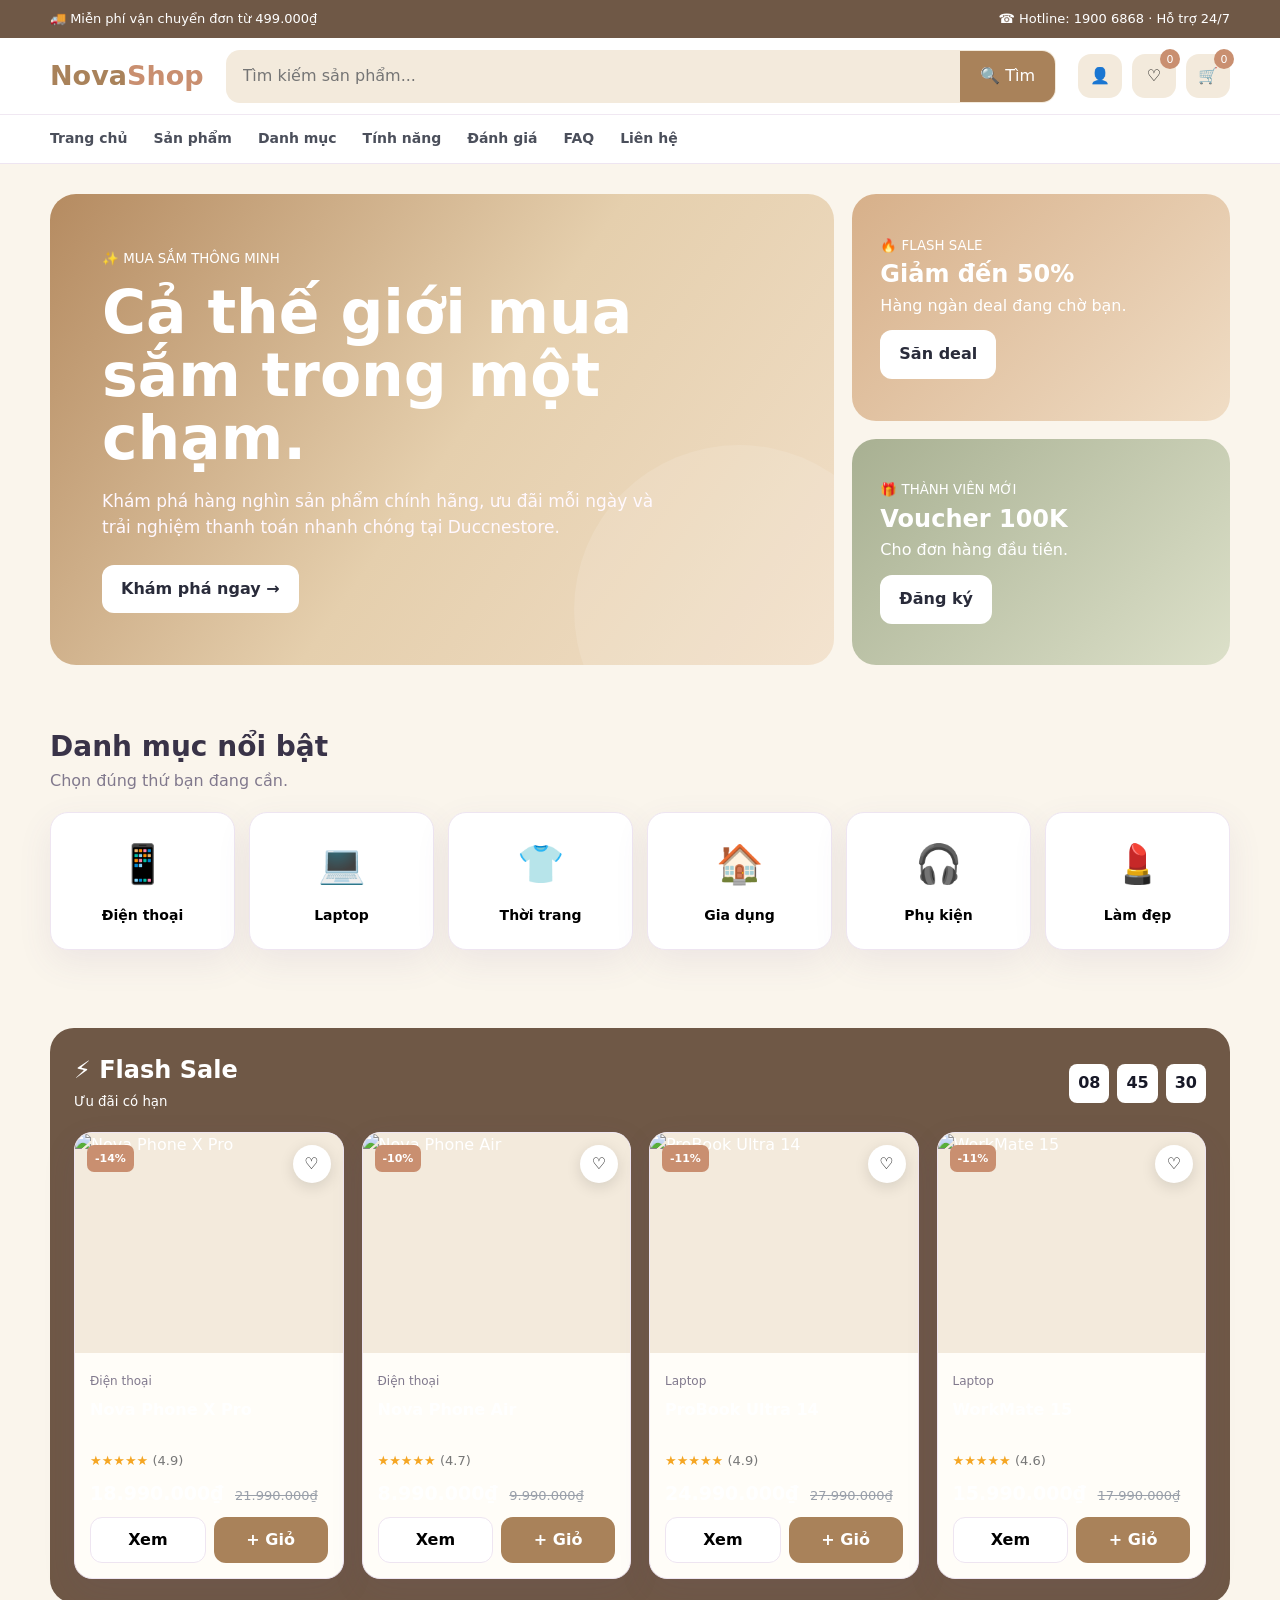
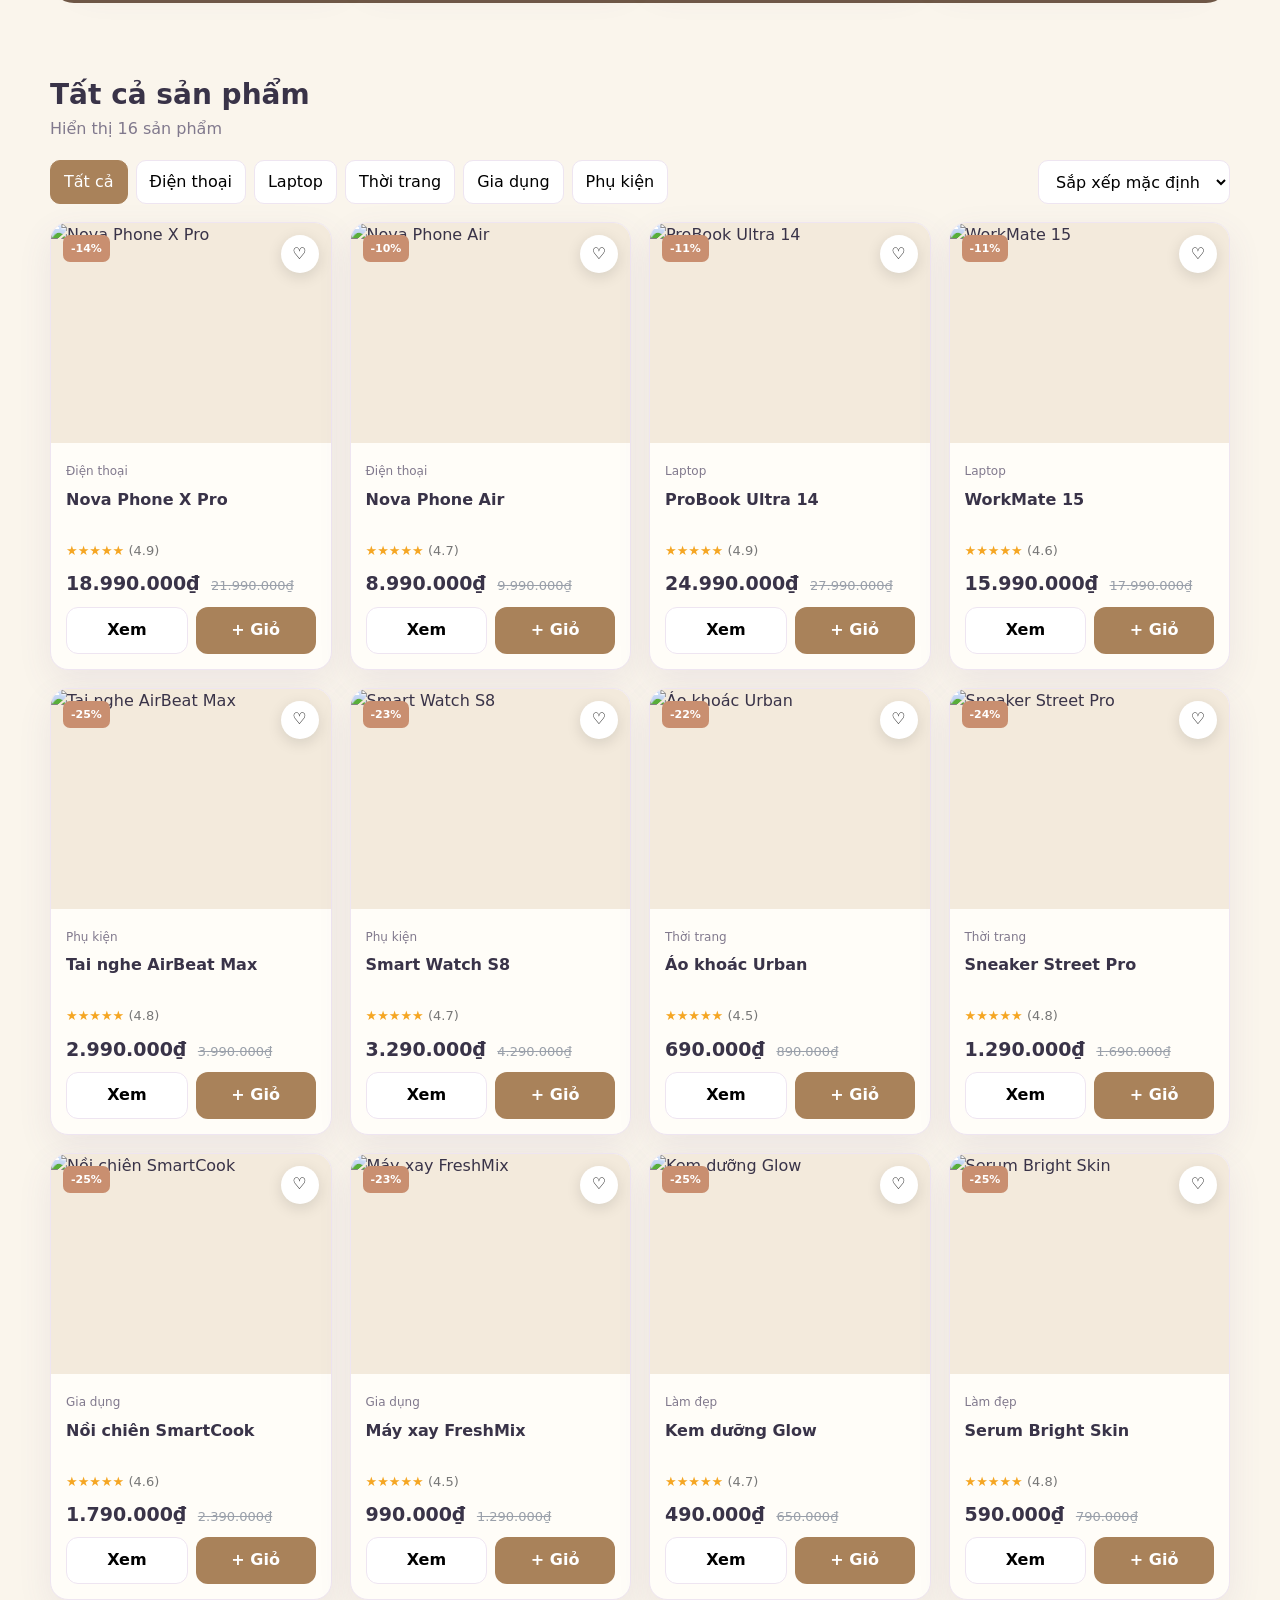
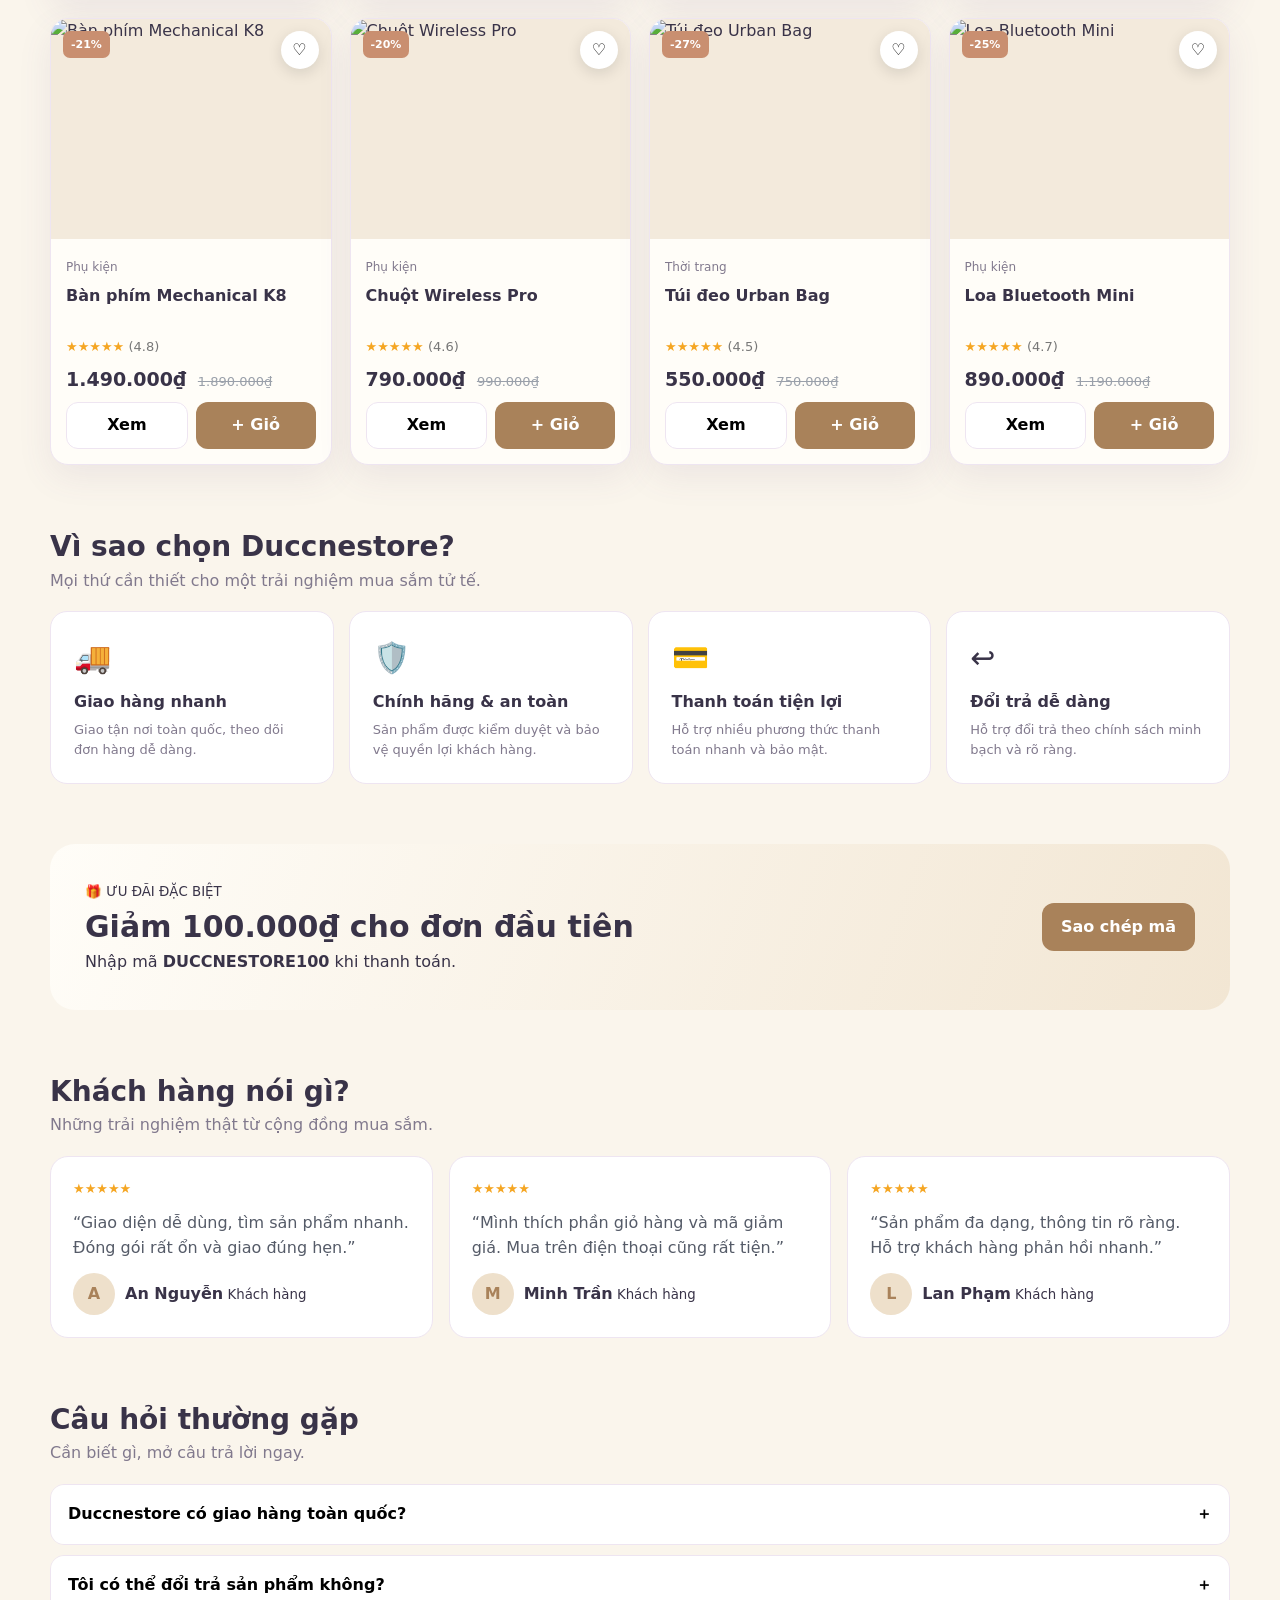
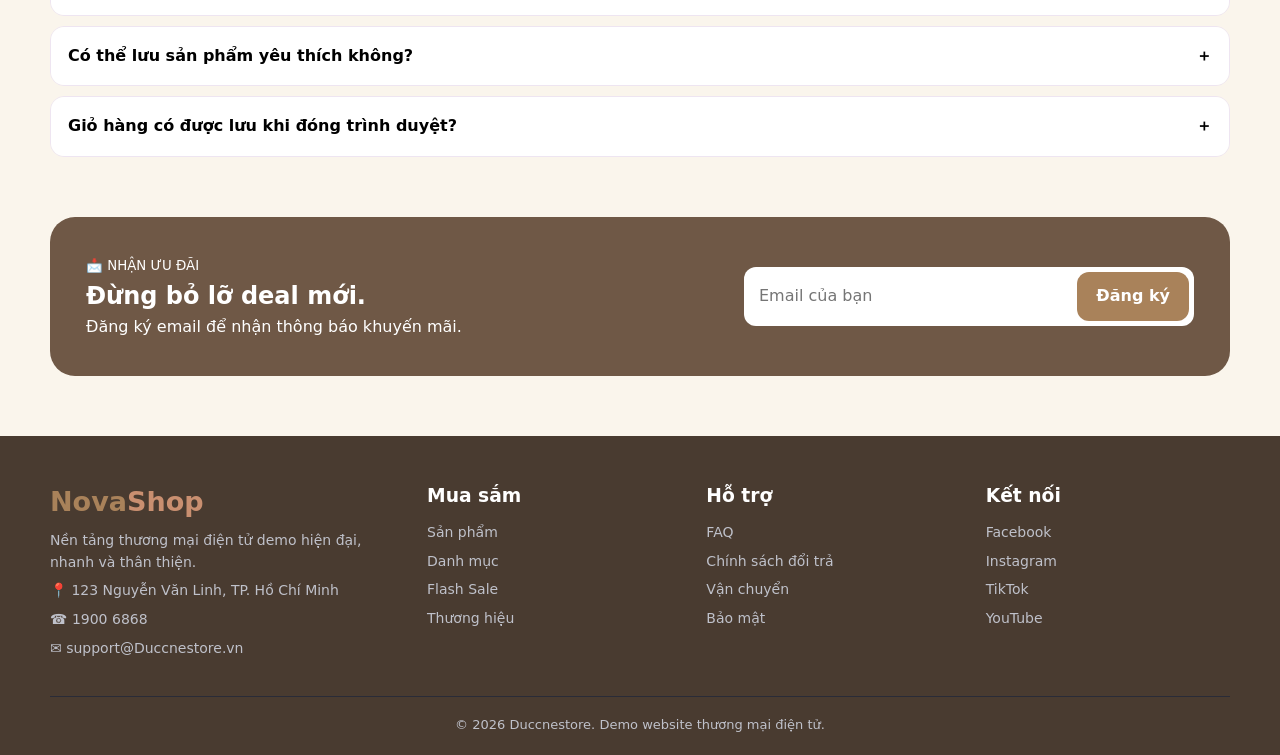
==== commit c6dbce4d: "Update index.html" ====
--- a/index.html
+++ b/index.html
@@ -8,16 +8,16 @@
 
 <style>
 :root{
-  --primary:#6c5ce7;
-  --primary2:#8e7cff;
-  --accent:#ff6b6b;
-  --success:#20bf6b;
-  --bg:#f6f7fb;
-  --card:#fff;
-  --text:#202124;
-  --muted:#6b7280;
-  --border:#e8eaf0;
-  --shadow:0 12px 35px rgba(31,35,55,.08);
+  --primary:#a9825a;
+  --primary2:#e5cfad;
+  --accent:#c98f70;
+  --success:#8c9b78;
+  --bg:#faf5ec;
+  --card:#fffdf8;
+  --text:#393348;
+  --muted:#81798d;
+  --border:#eee5f1;
+  --shadow:0 12px 35px rgba(105,83,130,.09);
   --radius:18px;
 }
 
@@ -36,7 +36,7 @@
 .container{width:min(1180px,calc(100% - 32px));margin:auto}
 
 /* HEADER */
-.topbar{background:#171827;color:#fff;font-size:13px}
+.topbar{background:#6f5846;color:#fff;font-size:13px}
 .topbar .container{
   display:flex;
   justify-content:space-between;
@@ -68,7 +68,7 @@
 .search{
   flex:1;
   display:flex;
-  background:#f3f4f8;
+  background:#f3eadc;
   border-radius:14px;
   overflow:hidden;
   border:1px solid transparent
@@ -91,10 +91,10 @@
   width:44px;
   height:44px;
   border-radius:13px;
-  background:#f3f4f8;
+  background:#f3eadc;
   position:relative
 }
-.icon-btn:hover{background:#e8e6ff}
+.icon-btn:hover{background:#eee0cb}
 .badge{
   position:absolute;
   right:-4px;
@@ -108,7 +108,7 @@
   display:grid;
   place-items:center
 }
-.nav{border-top:1px solid #f0f0f3}
+.nav{border-top:1px solid #f0e8f2}
 .nav .container{
   display:flex;
   gap:26px;
@@ -150,7 +150,7 @@
 }
 .btn-primary:hover{
   transform:translateY(-2px);
-  box-shadow:0 10px 20px rgba(108,92,231,.25)
+  box-shadow:0 10px 20px rgba(139,120,200,.24)
 }
 .btn-light{background:#fff;color:#292b3a}
 .btn-outline{
@@ -173,7 +173,7 @@
   align-items:center;
   position:relative;
   overflow:hidden;
-  background:linear-gradient(120deg,#5f4de4,#9d8cff);
+  background:linear-gradient(125deg,#b58b61 0%,#e5cfad 52%,#f1dfc8 100%);
   color:#fff
 }
 .hero-main:after{
@@ -194,7 +194,7 @@
 }
 .hero-main p{
   max-width:580px;
-  color:#eee;
+  color:#fff8ff;
   font-size:17px
 }
 .hero .btn{margin-top:24px}
@@ -208,8 +208,8 @@
   flex-direction:column;
   justify-content:center
 }
-.promo.one{background:linear-gradient(135deg,#ff6b6b,#ff9f43)}
-.promo.two{background:linear-gradient(135deg,#20bf6b,#26de81)}
+.promo.one{background:linear-gradient(135deg,#d7b08a,#f0ddc5)}
+.promo.two{background:linear-gradient(135deg,#a8b092,#dce0c9)}
 
 /* CATEGORIES */
 .categories{
@@ -235,7 +235,7 @@
 
 /* FLASH */
 .flash{
-  background:#171827;
+  background:#6f5846;
   color:#fff;
   border-radius:24px;
   padding:24px;
@@ -275,7 +275,7 @@
 .product:hover{transform:translateY(-5px)}
 .product-img{
   height:220px;
-  background:#f0f1f6;
+  background:#f3eadc;
   display:grid;
   place-items:center;
   overflow:hidden
@@ -379,7 +379,7 @@
 
 /* BANNER / REVIEWS / FAQ */
 .banner{
-  background:linear-gradient(110deg,#fff,#eceaff);
+  background:linear-gradient(110deg,#fffdf8,#f2e6d3);
   border-radius:25px;
   padding:35px;
   display:flex;
@@ -406,7 +406,7 @@
   width:42px;
   height:42px;
   border-radius:50%;
-  background:#e7e4ff;
+  background:#eee0cb;
   display:grid;
   place-items:center;
   font-weight:900;
@@ -438,7 +438,7 @@
 
 /* NEWSLETTER / FOOTER */
 .newsletter{
-  background:#171827;
+  background:#6f5846;
   color:#fff;
   border-radius:25px;
   padding:36px;
@@ -462,7 +462,7 @@
   flex:1
 }
 .footer{
-  background:#11121c;
+  background:#493b30;
   color:#bfc1ca;
   margin-top:30px;
   padding:45px 0 20px
@@ -491,7 +491,7 @@
 .overlay{
   position:fixed;
   inset:0;
-  background:rgba(10,12,20,.55);
+  background:rgba(73,59,48,.52);
   z-index:100;
   display:none
 }
@@ -550,7 +550,7 @@
   width:27px;
   height:27px;
   border-radius:7px;
-  background:#f0f1f5
+  background:#f3eadc
 }
 .cart-foot{
   padding:18px;
@@ -597,7 +597,7 @@
 .detail-img{
   border-radius:18px;
   overflow:hidden;
-  background:#f1f2f6
+  background:#f3eadc
 }
 .detail-img img{
   width:100%;
@@ -627,7 +627,7 @@
 .auth-tabs{
   display:flex;
   margin-bottom:20px;
-  background:#f4f4f8;
+  background:#f3eadc;
   border-radius:10px;
   padding:4px
 }
@@ -647,7 +647,7 @@
   right:20px;
   bottom:20px;
   z-index:200;
-  background:#171827;
+  background:#6f5846;
   color:#fff;
   padding:13px 18px;
   border-radius:12px;
@@ -729,7 +729,7 @@
 
 <header class="header">
   <div class="container header-main">
-    <a class="logo" href="#home">Duccne<span>store</span></a>
+    <a class="logo" href="#home">Nova<span>Shop</span></a>
 
     <div class="search">
       <input id="searchInput" placeholder="Tìm kiếm sản phẩm..." autocomplete="off">
@@ -922,7 +922,7 @@
         <div>
           <small>🎁 ƯU ĐÃI ĐẶC BIỆT</small>
           <h2>Giảm 100.000₫ cho đơn đầu tiên</h2>
-          <p>Nhập mã <b>DUCCNENEW100</b> khi thanh toán.</p>
+          <p>Nhập mã <b>DUCCNESTORE100</b> khi thanh toán.</p>
         </div>
         <button class="btn btn-primary" onclick="copyCoupon()">Sao chép mã</button>
       </div>
@@ -1032,9 +1032,9 @@
   <div class="container">
     <div class="footer-grid">
       <div>
-        <div class="logo">Duccne<span>store</span></div>
+        <div class="logo">Nova<span>Shop</span></div>
         <p>Nền tảng thương mại điện tử demo hiện đại, nhanh và thân thiện.</p>
-        <p>📍 Lạch Tray, TP. Hải Phòng</p>
+        <p>📍 123 Nguyễn Văn Linh, TP. Hồ Chí Minh</p>
         <p>☎ 1900 6868</p>
         <p>✉ support@Duccnestore.vn</p>
       </div>
@@ -1163,7 +1163,7 @@
 const products = [
   {
     id:1,
-    name:"Nee Phone X Pro",
+    name:"Nova Phone X Pro",
     cat:"Điện thoại",
     price:18990000,
     old:21990000,
@@ -1173,7 +1173,7 @@
   },
   {
     id:2,
-    name:"Nee Phone Air",
+    name:"Nova Phone Air",
     cat:"Điện thoại",
     price:8990000,
     old:9990000,
@@ -1718,13 +1718,13 @@
 }
 
 function copyCoupon(){
-  const coupon = "DUCCNEW100";
+  const coupon = "DUCCNESTORE100";
 
   if(navigator.clipboard){
     navigator.clipboard.writeText(coupon);
   }
 
-  showToast("Đã sao chép mã DUCCNEW100 🎟️");
+  showToast("Đã sao chép mã DUCCNESTORE100 🎟️");
 }
 
 function subscribe(event){
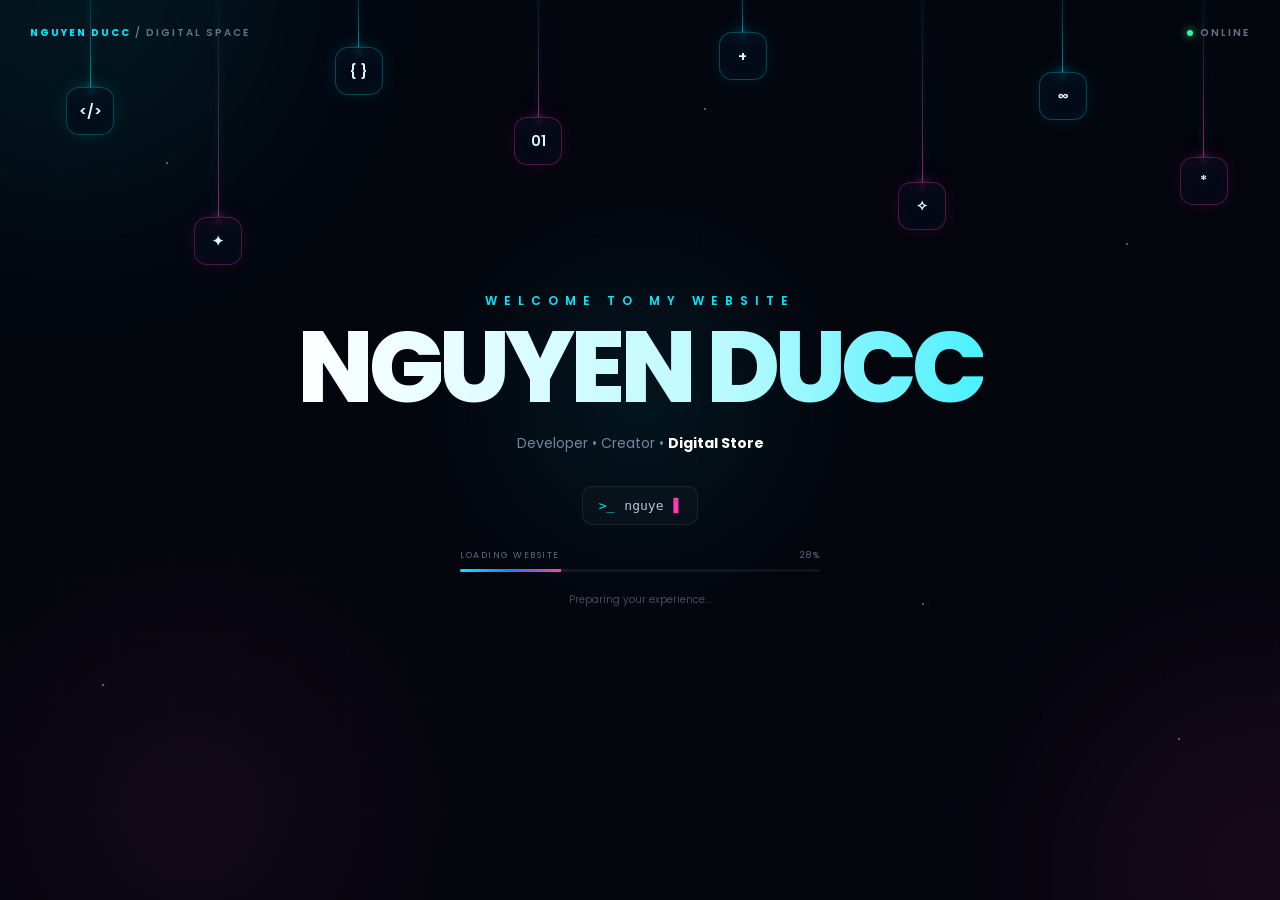
==== commit 7cebb9e9: "Update index.html" ====
--- a/index.html
+++ b/index.html
@@ -5,7 +5,15 @@
 <meta name="viewport" content="width=device-width, initial-scale=1.0">
 <meta name="description" content="Duccnestore - website thương mại điện tử hiện đại">
 <title>Duccnestore - Thương mại điện tử</title>
-
+<script>
+  const params = new URLSearchParams(location.search);
+
+  if (params.has("fromIntro")) {
+    history.replaceState(null, "", location.pathname);
+  } else {
+    location.replace("intro.html");
+  }
+</script>
 <style>
 :root{
   --primary:#a9825a;
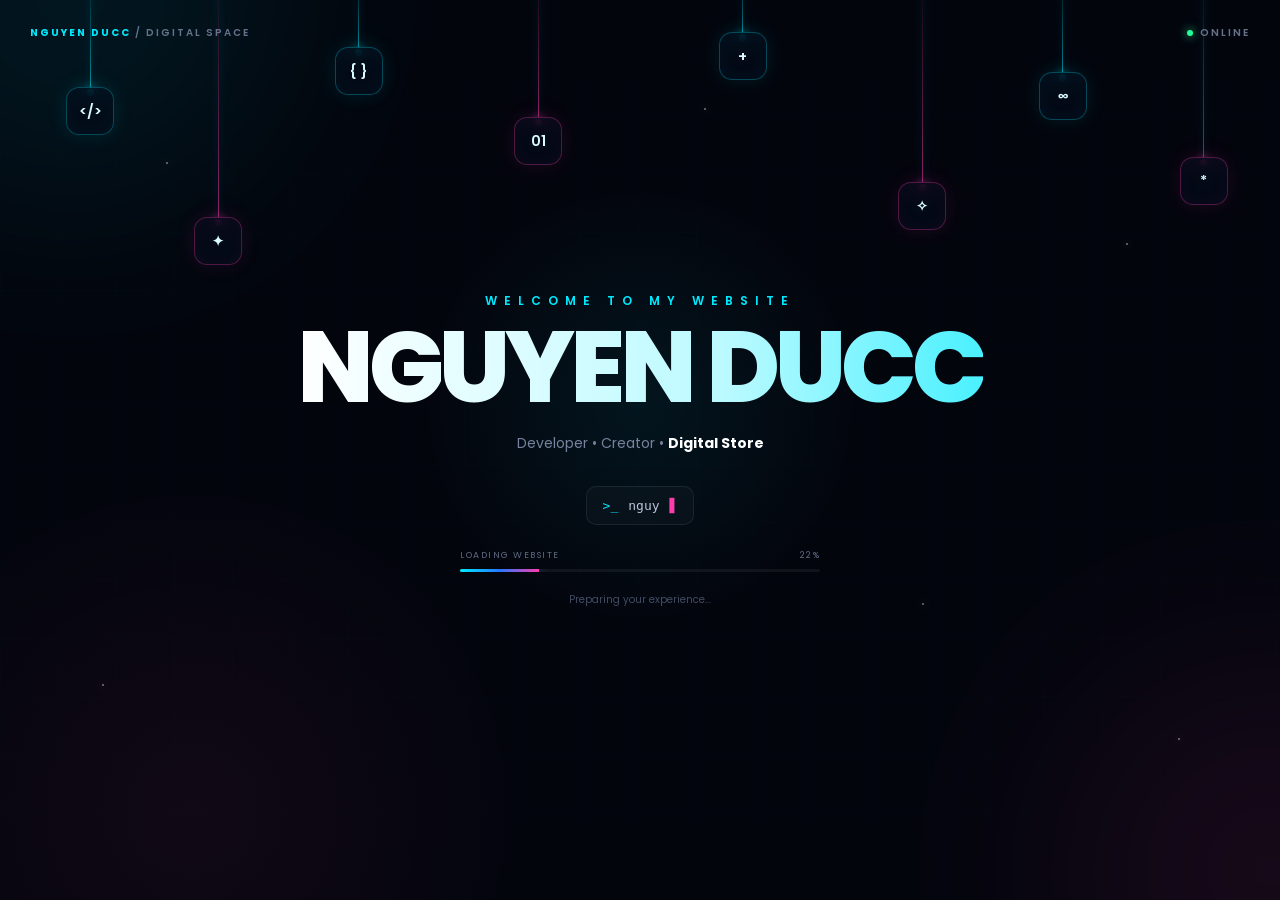
==== commit 73576f50: "Update brand name from 'Nova' to 'Duccne'" ====
--- a/index.html
+++ b/index.html
@@ -737,7 +737,7 @@
 
 <header class="header">
   <div class="container header-main">
-    <a class="logo" href="#home">Nova<span>Shop</span></a>
+    <a class="logo" href="#home">Duccne<span>store</span></a>
 
     <div class="search">
       <input id="searchInput" placeholder="Tìm kiếm sản phẩm..." autocomplete="off">
@@ -1040,9 +1040,9 @@
   <div class="container">
     <div class="footer-grid">
       <div>
-        <div class="logo">Nova<span>Shop</span></div>
+        <div class="logo">Duccne<span>store</span></div>
         <p>Nền tảng thương mại điện tử demo hiện đại, nhanh và thân thiện.</p>
-        <p>📍 123 Nguyễn Văn Linh, TP. Hồ Chí Minh</p>
+        <p>📍 Lạch Tray, TP. Hải Phòng</p>
         <p>☎ 1900 6868</p>
         <p>✉ support@Duccnestore.vn</p>
       </div>
@@ -1171,7 +1171,7 @@
 const products = [
   {
     id:1,
-    name:"Nova Phone X Pro",
+    name:"Nee Phone X Pro",
     cat:"Điện thoại",
     price:18990000,
     old:21990000,
@@ -1181,7 +1181,7 @@
   },
   {
     id:2,
-    name:"Nova Phone Air",
+    name:"Nee Phone Air",
     cat:"Điện thoại",
     price:8990000,
     old:9990000,
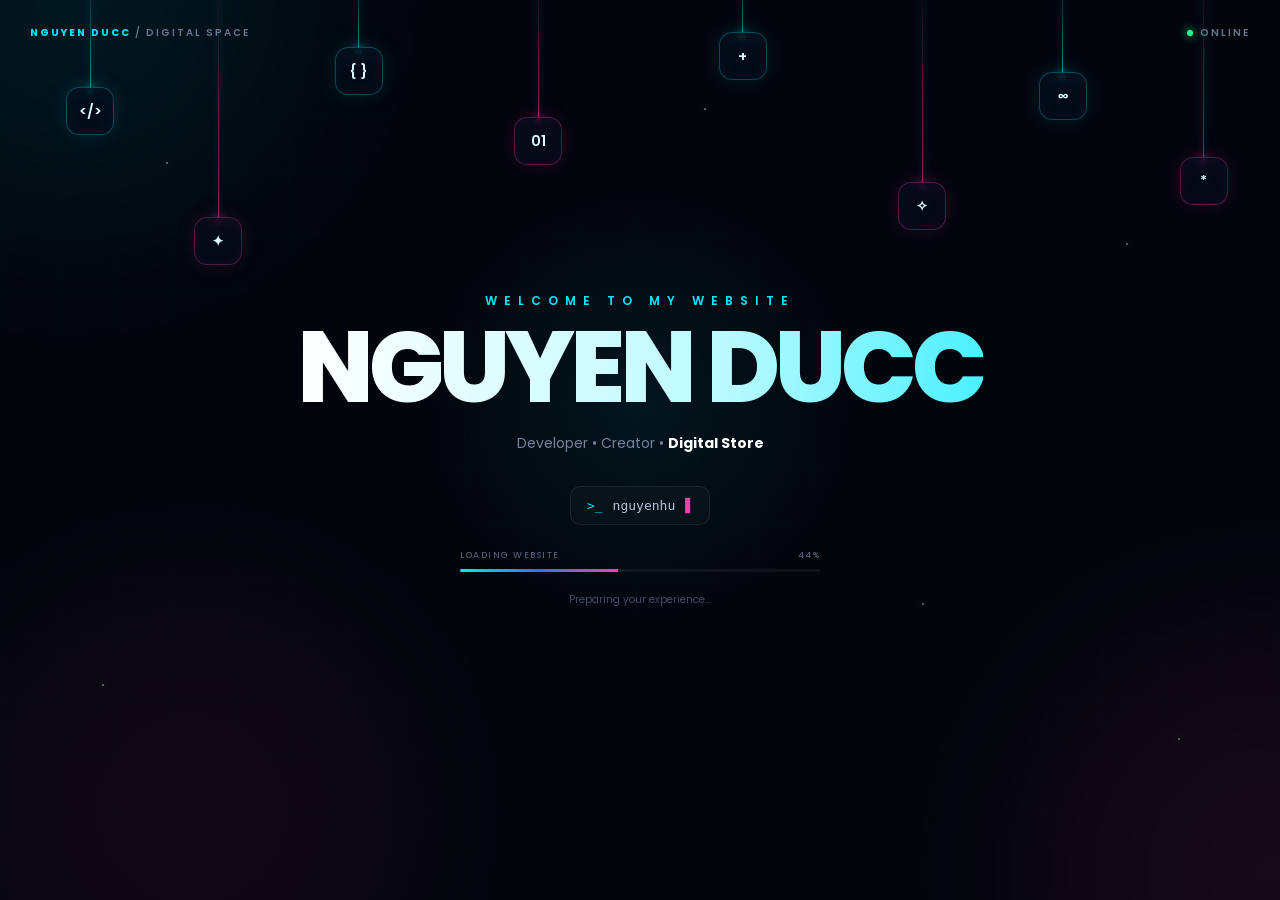
==== commit 080897e3: "Update index.html" ====
--- a/index.html
+++ b/index.html
@@ -6,12 +6,10 @@
 <meta name="description" content="Duccnestore - website thương mại điện tử hiện đại">
 <title>Duccnestore - Thương mại điện tử</title>
 <script>
-  const params = new URLSearchParams(location.search);
-
-  if (params.has("fromIntro")) {
-    history.replaceState(null, "", location.pathname);
+  if (sessionStorage.getItem("allowIndex") !== "yes") {
+    location.replace("intro.html");
   } else {
-    location.replace("intro.html");
+    sessionStorage.removeItem("allowIndex");
   }
 </script>
 <style>
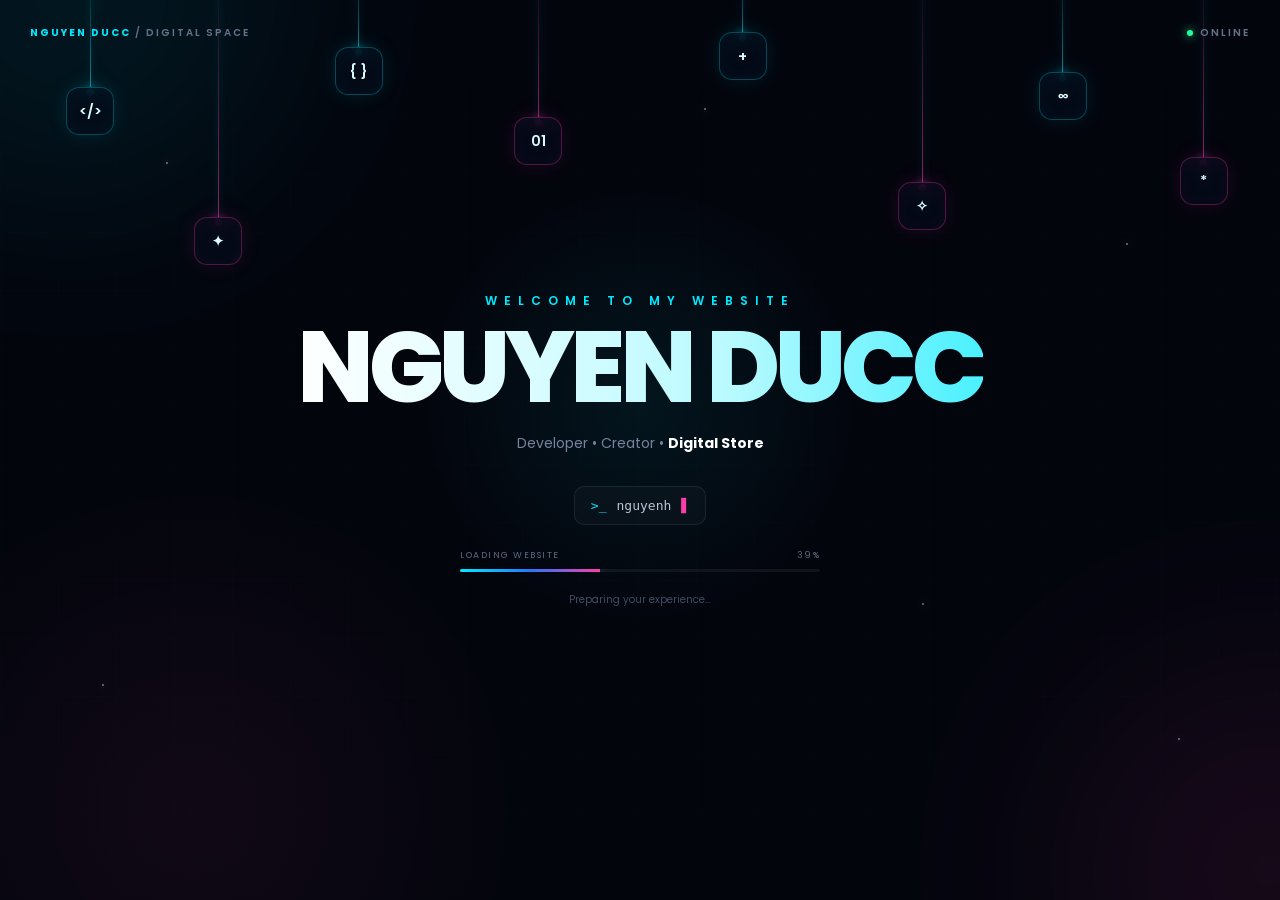
==== commit 4b564a7c: "Modify index.html for session handling and URL params" ====
--- a/index.html
+++ b/index.html
@@ -5,11 +5,14 @@
 <meta name="viewport" content="width=device-width, initial-scale=1.0">
 <meta name="description" content="Duccnestore - website thương mại điện tử hiện đại">
 <title>Duccnestore - Thương mại điện tử</title>
+
 <script>
-  if (sessionStorage.getItem("allowIndex") !== "yes") {
-    location.replace("intro.html");
+  const params = new URLSearchParams(window.location.search);
+
+  if (params.has("fromIntro")) {
+    history.replaceState(null, "", window.location.pathname);
   } else {
-    sessionStorage.removeItem("allowIndex");
+    window.location.replace("./intro.html");
   }
 </script>
 <style>
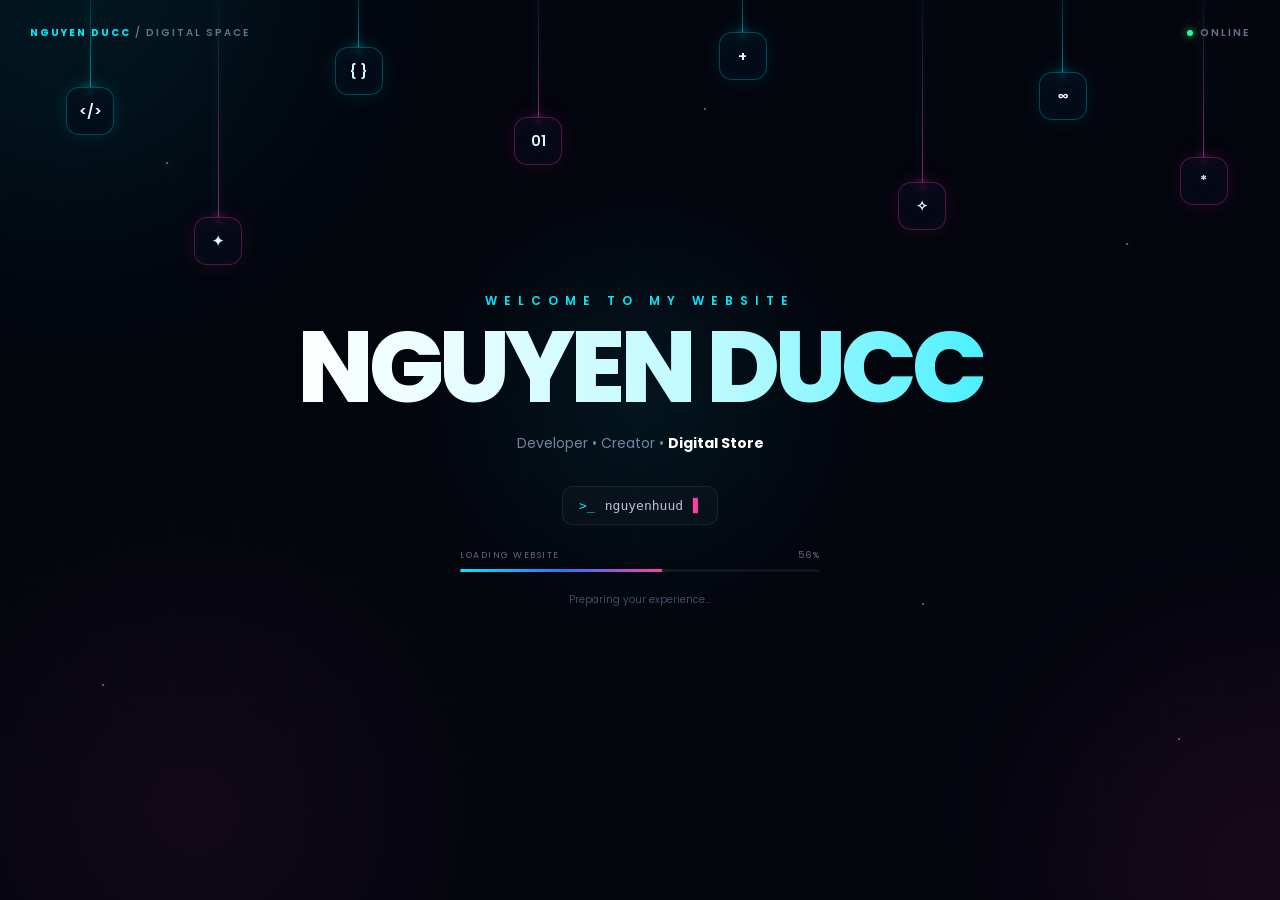
==== commit 21f3495f: "Update index.html" ====
--- a/index.html
+++ b/index.html
@@ -6,6 +6,7 @@
 <meta name="description" content="Duccnestore - website thương mại điện tử hiện đại">
 <title>Duccnestore - Thương mại điện tử</title>
 
+
 <script>
   const params = new URLSearchParams(window.location.search);
 
@@ -15,7 +16,6 @@
     window.location.replace("./intro.html");
   }
 </script>
-<style>
 :root{
   --primary:#a9825a;
   --primary2:#e5cfad;
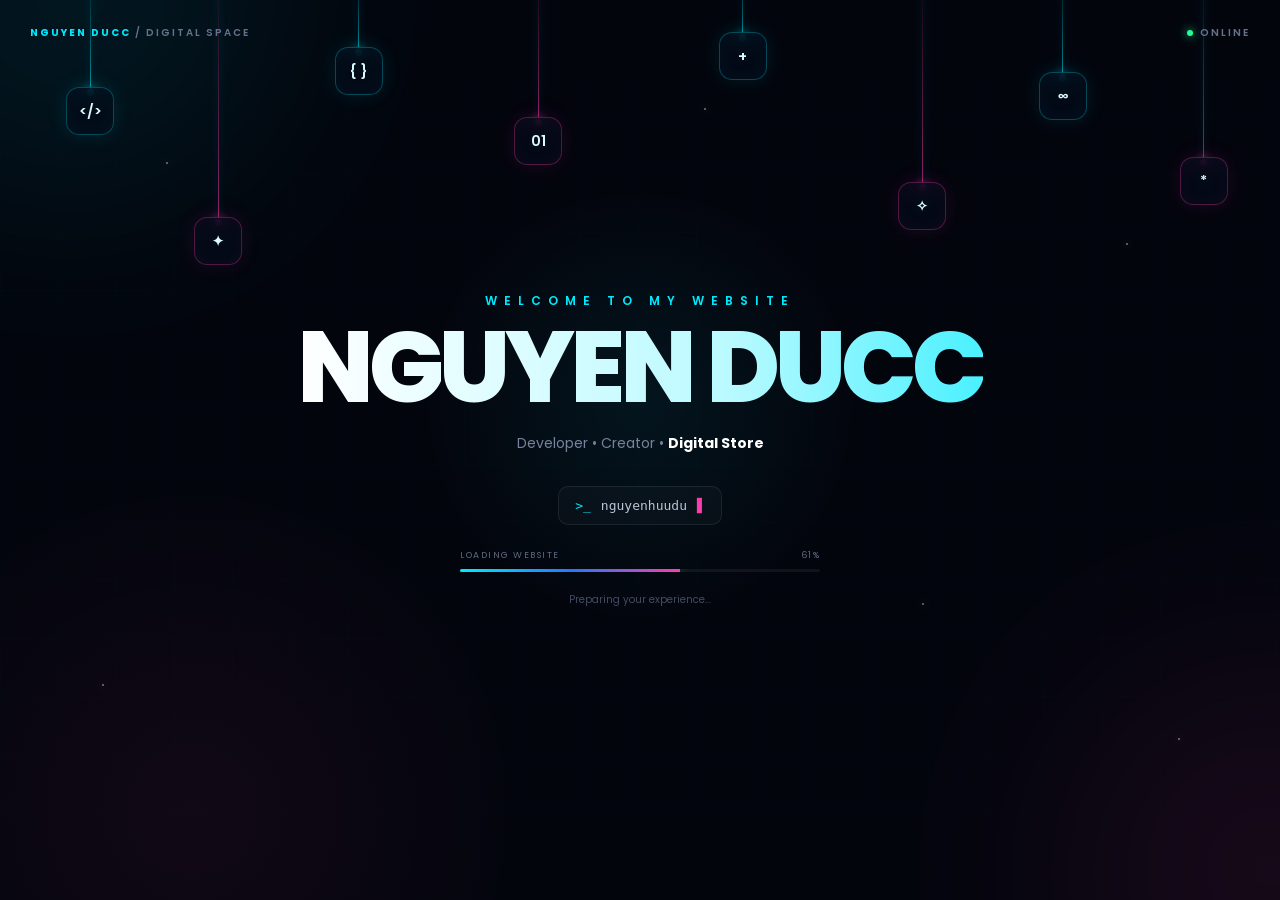
==== commit 7d5bf57c: "Update index.html" ====
--- a/index.html
+++ b/index.html
@@ -16,6 +16,7 @@
     window.location.replace("./intro.html");
   }
 </script>
+<style>
 :root{
   --primary:#a9825a;
   --primary2:#e5cfad;
